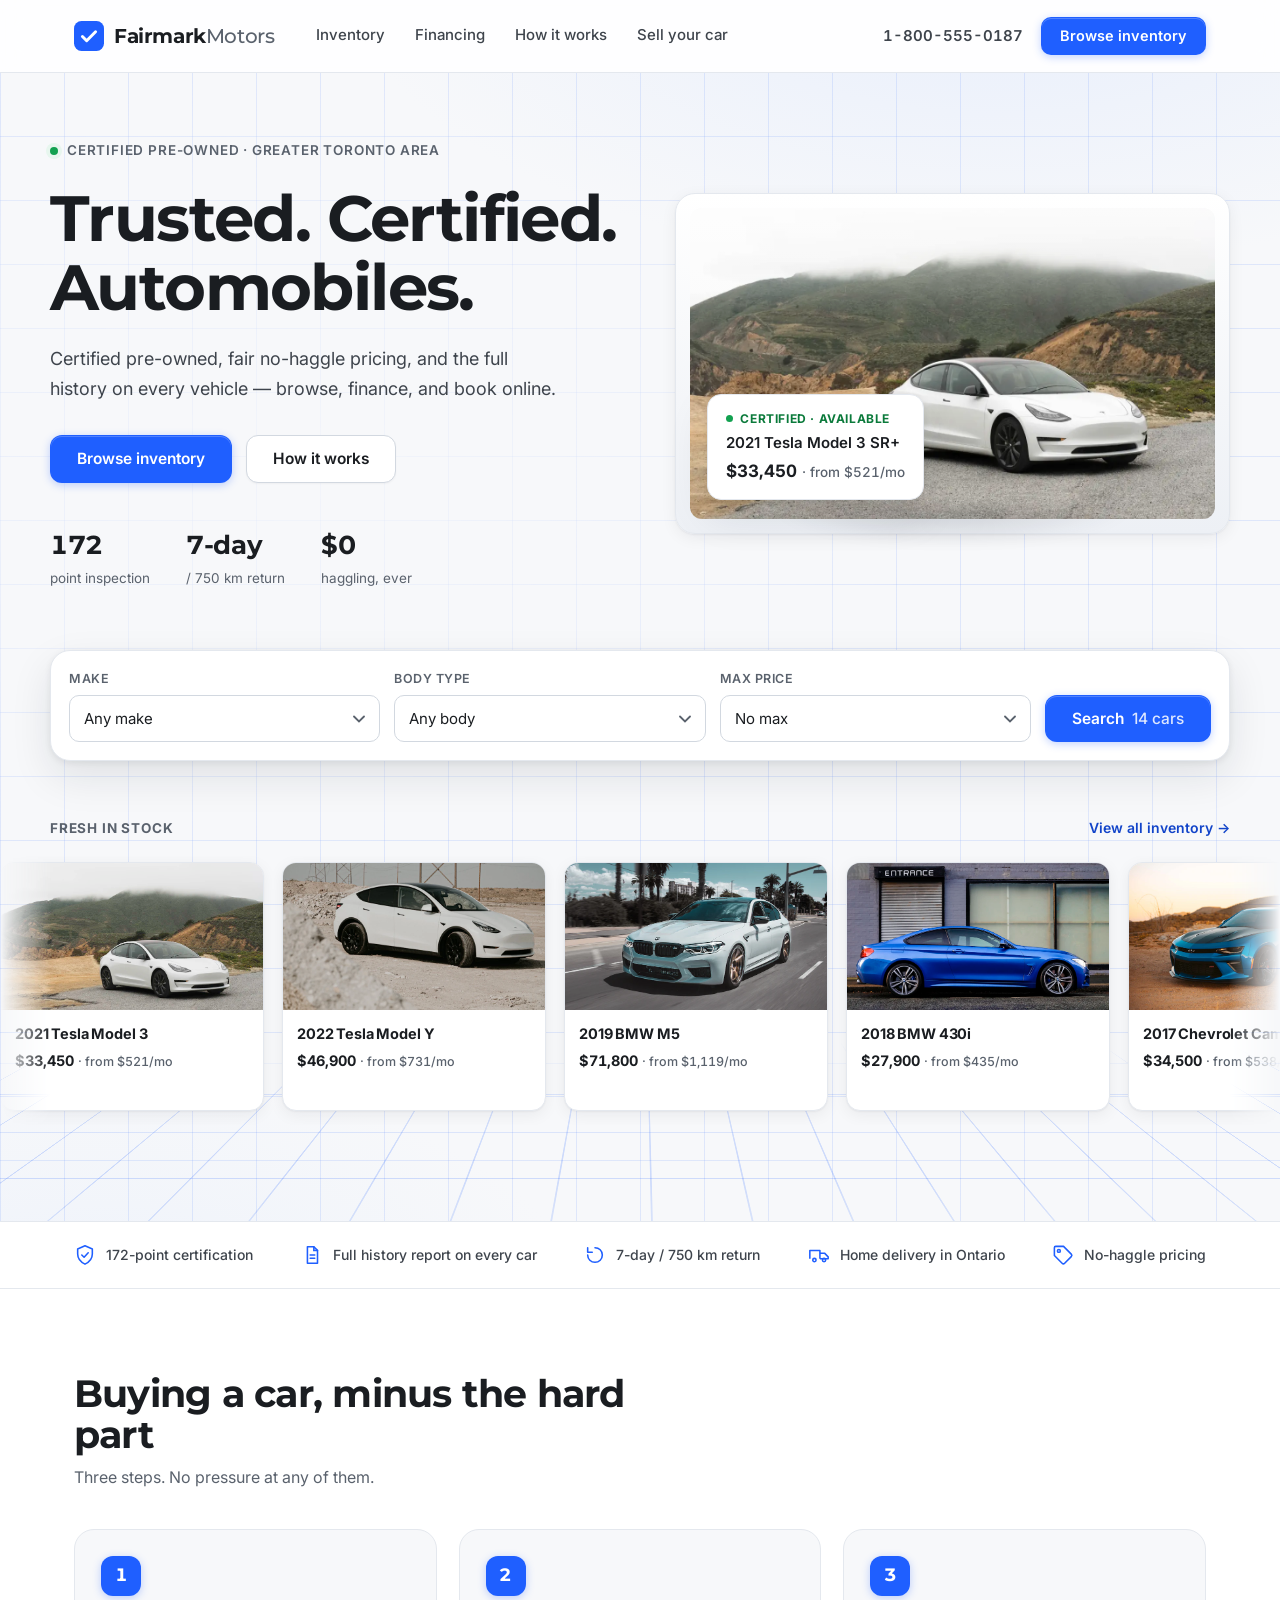
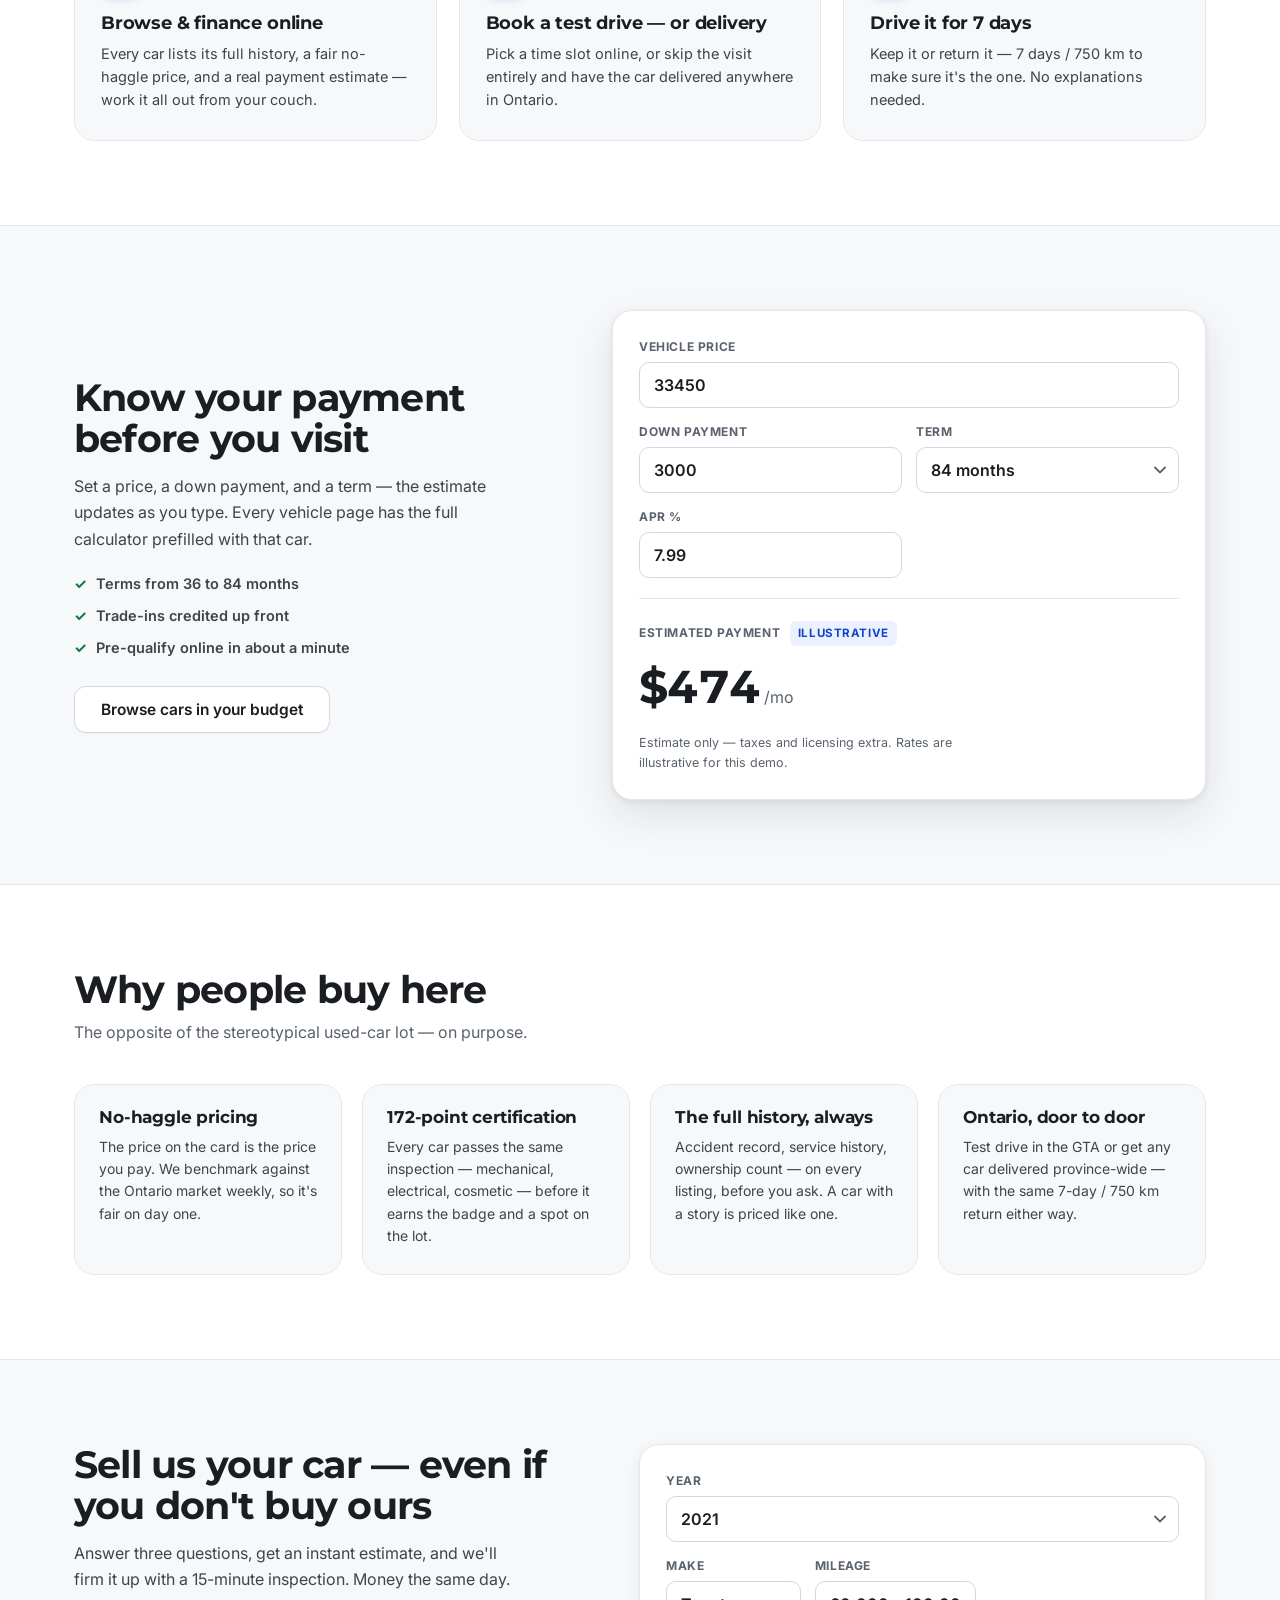
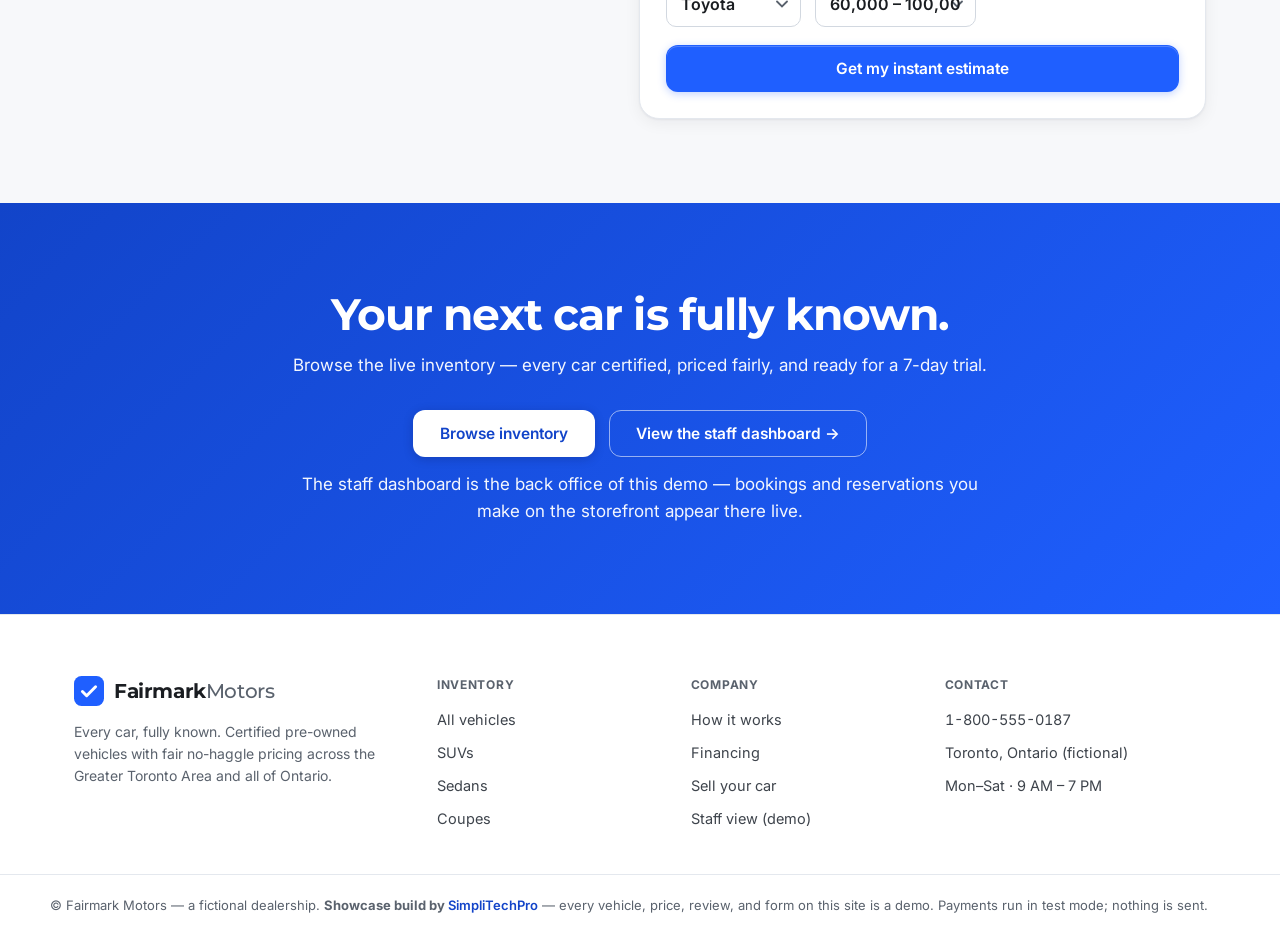
==== index.html @ c6cd8c8c "Build: Fairmark Motors showcase #4 - storefront + staff dashboard (M1-M6) Certified Showroom light s" ====
<!DOCTYPE html>
<html lang="en-CA">
<head>
<meta charset="UTF-8">
<meta name="viewport" content="width=device-width, initial-scale=1.0">
<meta name="robots" content="noindex, nofollow">
<title>Fairmark Motors — Certified Pre-Owned Cars &amp; SUVs, Ontario | Every Car, Fully Known</title>
<meta name="description" content="Certified pre-owned cars and SUVs in Ontario. Fair no-haggle pricing, full history on every vehicle, financing built in — browse, finance, and book online.">
<link rel="preconnect" href="https://fonts.googleapis.com">
<link rel="preconnect" href="https://fonts.gstatic.com" crossorigin>
<link href="https://fonts.googleapis.com/css2?family=Montserrat:wght@500;600;700;800&family=Inter:wght@400;500;600;700&display=swap" rel="stylesheet">
<link rel="stylesheet" href="css/style.css?v=9">
<link rel="icon" type="image/svg+xml" href='data:image/svg+xml,<svg xmlns="http://www.w3.org/2000/svg" viewBox="0 0 32 32"><rect width="32" height="32" rx="8" fill="%231F5FFF"/><path d="M9 16.5l4.5 4.5L23 11.5" fill="none" stroke="white" stroke-width="3.2" stroke-linecap="round" stroke-linejoin="round"/></svg>'>
</head>
<body>

<!-- ============ NAV ============ -->
<header class="nav" id="top">
  <div class="nav-inner">
    <a class="brand" href="index.html" aria-label="Fairmark Motors home">
      <span class="brand-mark" aria-hidden="true">
        <svg viewBox="0 0 32 32" width="30" height="30"><rect width="32" height="32" rx="8" fill="var(--cobalt)"/><path d="M9 16.5l4.5 4.5L23 11.5" fill="none" stroke="#fff" stroke-width="3.2" stroke-linecap="round" stroke-linejoin="round"/></svg>
      </span>
      <span class="brand-word">Fairmark<em>Motors</em></span>
    </a>
    <nav class="nav-links" aria-label="Primary">
      <a href="shop.html">Inventory</a>
      <a href="#financing">Financing</a>
      <a href="#how">How it works</a>
      <a href="#sell">Sell your car</a>
    </nav>
    <div class="nav-cta">
      <a class="nav-phone" href="tel:+18005550187">1-800-555-0187</a>
      <a class="btn btn-primary btn-sm" href="shop.html">Browse inventory</a>
    </div>
    <button class="nav-burger" id="navBurger" aria-label="Open menu" aria-expanded="false">
      <span></span><span></span><span></span>
    </button>
  </div>
  <div class="nav-drawer" id="navDrawer">
    <a href="shop.html">Inventory</a>
    <a href="#financing">Financing</a>
    <a href="#how">How it works</a>
    <a href="#sell">Sell your car</a>
    <a class="btn btn-primary" href="shop.html">Browse inventory</a>
  </div>
</header>

<!-- ============ HERO ============ -->
<section class="hero">
  <div class="hero-inner">
    <div class="hero-copy">
      <p class="eyebrow"><span class="dot" aria-hidden="true"></span>Certified pre-owned · Greater Toronto Area</p>
      <h1>Trusted. Certified.<br>Automobiles.</h1>
      <p class="hero-sub">Certified pre-owned, fair no-haggle pricing, and the full history on
        every vehicle — browse, finance, and book online.</p>
      <div class="hero-ctas">
        <a class="btn btn-primary" href="shop.html">Browse inventory</a>
        <a class="btn btn-ghost" href="#how">How it works</a>
      </div>
      <ul class="hero-proof" aria-label="Key assurances">
        <li><strong>172</strong><span>point inspection</span></li>
        <li><strong>7-day</strong><span>/ 750 km return</span></li>
        <li><strong>$0</strong><span>haggling, ever</span></li>
      </ul>
    </div>
    <div class="hero-visual" aria-hidden="true">
      <div class="hero-sweep">
        <img src="images/hero-car.webp" alt="" width="800" height="533" fetchpriority="high">
      </div>
      <div class="hero-chip">
        <span class="chip-status"><i></i>Certified · Available</span>
        <span class="chip-title">2021 Tesla Model 3 SR+</span>
        <span class="chip-price">$33,450 <em>· from $521/mo</em></span>
      </div>
    </div>
  </div>

  <!-- quick search card (wired to the shop page at M2) -->
  <form class="hero-search" action="shop.html" method="get" aria-label="Quick inventory search">
    <div class="hs-field">
      <label for="hsMake">Make</label>
      <select id="hsMake" name="make">
        <option value="">Any make</option>
        <option>Toyota</option><option>Honda</option><option>Mazda</option><option>Lexus</option>
        <option>Tesla</option><option>Ford</option><option>Hyundai</option><option>BMW</option>
      </select>
    </div>
    <div class="hs-field">
      <label for="hsBody">Body type</label>
      <select id="hsBody" name="body">
        <option value="">Any body</option>
        <option>SUV</option><option>Sedan</option><option>Truck</option><option>Hatchback</option>
      </select>
    </div>
    <div class="hs-field">
      <label for="hsBudget">Max price</label>
      <select id="hsBudget" name="max">
        <option value="">No max</option>
        <option value="25000">$25,000</option>
        <option value="35000">$35,000</option>
        <option value="45000">$45,000</option>
        <option value="60000">$60,000</option>
      </select>
    </div>
    <button class="btn btn-primary" type="submit">Search <span class="hs-count">14 cars</span></button>
  </form>

  <!-- scrolling inventory row -->
  <div class="home-row">
    <div class="hr-head">
      <span class="hr-title">Fresh in stock</span>
      <a class="hr-all" href="shop.html">View all inventory →</a>
    </div>
    <div class="hr-wrap" aria-label="Current inventory (scrolling)">
      <div class="hr-track" id="homeRow"></div>
    </div>
  </div>
</section>

<!-- ============ TRUST BAR ============ -->
<section class="trust" aria-label="Why buy from Fairmark">
  <div class="trust-inner">
    <div class="trust-item">
      <svg viewBox="0 0 24 24" aria-hidden="true"><path d="M12 2l8 3.5V11c0 5-3.4 8.8-8 11-4.6-2.2-8-6-8-11V5.5L12 2z" fill="none" stroke="currentColor" stroke-width="1.7" stroke-linejoin="round"/><path d="M8.5 12l2.5 2.5L15.5 9.5" fill="none" stroke="currentColor" stroke-width="1.7" stroke-linecap="round" stroke-linejoin="round"/></svg>
      <span>172-point certification</span>
    </div>
    <div class="trust-item">
      <svg viewBox="0 0 24 24" aria-hidden="true"><path d="M7 3h7l4 4v14H7z" fill="none" stroke="currentColor" stroke-width="1.7" stroke-linejoin="round"/><path d="M14 3v4h4M10 12h5M10 15.5h5" fill="none" stroke="currentColor" stroke-width="1.7" stroke-linecap="round"/></svg>
      <span>Full history report on every car</span>
    </div>
    <div class="trust-item">
      <svg viewBox="0 0 24 24" aria-hidden="true"><path d="M4 12a8 8 0 108-8" fill="none" stroke="currentColor" stroke-width="1.7" stroke-linecap="round"/><path d="M4 4v5h5" fill="none" stroke="currentColor" stroke-width="1.7" stroke-linecap="round" stroke-linejoin="round"/></svg>
      <span>7-day / 750 km return</span>
    </div>
    <div class="trust-item">
      <svg viewBox="0 0 24 24" aria-hidden="true"><path d="M2 16V7h11v9M13 10h5l4 4v2h-9" fill="none" stroke="currentColor" stroke-width="1.7" stroke-linejoin="round"/><circle cx="7" cy="17.5" r="1.8" fill="none" stroke="currentColor" stroke-width="1.7"/><circle cx="17.5" cy="17.5" r="1.8" fill="none" stroke="currentColor" stroke-width="1.7"/></svg>
      <span>Home delivery in Ontario</span>
    </div>
    <div class="trust-item">
      <svg viewBox="0 0 24 24" aria-hidden="true"><path d="M12.6 2.6L21 11a2 2 0 010 2.8L13.8 21a2 2 0 01-2.8 0L2.6 12.6V4a1.4 1.4 0 011.4-1.4h8.6z" fill="none" stroke="currentColor" stroke-width="1.7" stroke-linejoin="round"/><circle cx="7.5" cy="7.5" r="1.6" fill="none" stroke="currentColor" stroke-width="1.7"/></svg>
      <span>No-haggle pricing</span>
    </div>
  </div>
</section>

<!-- ============ HOW IT WORKS ============ -->
<section class="how" id="how">
  <div class="how-inner">
    <div class="sec-head">
      <h2>Buying a car, minus the hard part</h2>
      <p>Three steps. No pressure at any of them.</p>
    </div>
    <ol class="how-steps">
      <li class="how-step">
        <span class="how-n num" aria-hidden="true">1</span>
        <h3>Browse &amp; finance online</h3>
        <p>Every car lists its full history, a fair no-haggle price, and a real payment
          estimate — work it all out from your couch.</p>
      </li>
      <li class="how-step">
        <span class="how-n num" aria-hidden="true">2</span>
        <h3>Book a test drive — or delivery</h3>
        <p>Pick a time slot online, or skip the visit entirely and have the car
          delivered anywhere in Ontario.</p>
      </li>
      <li class="how-step">
        <span class="how-n num" aria-hidden="true">3</span>
        <h3>Drive it for 7 days</h3>
        <p>Keep it or return it — 7 days / 750&nbsp;km to make sure it's the one.
          No explanations needed.</p>
      </li>
    </ol>
  </div>
</section>

<!-- ============ FINANCING TEASER ============ -->
<section class="fin" id="financing">
  <div class="fin-inner">
    <div class="fin-copy">
      <h2>Know your payment before you visit</h2>
      <p>Set a price, a down payment, and a term — the estimate updates as you type.
        Every vehicle page has the full calculator prefilled with that car.</p>
      <ul class="fin-points">
        <li>Terms from 36 to 84 months</li>
        <li>Trade-ins credited up front</li>
        <li>Pre-qualify online in about a minute</li>
      </ul>
      <a class="btn btn-ghost" href="shop.html">Browse cars in your budget</a>
    </div>
    <form class="fin-calc" aria-label="Quick payment estimate">
      <div class="fin-fields">
        <label class="c-field"><span>Vehicle price</span>
          <input id="fcPrice" type="number" inputmode="numeric" value="33450" min="0" step="500"></label>
        <label class="c-field"><span>Down payment</span>
          <input id="fcDown" type="number" inputmode="numeric" value="3000" min="0" step="500"></label>
        <label class="c-field"><span>Term</span>
          <select id="fcTerm">
            <option value="36">36 months</option><option value="48">48 months</option>
            <option value="60">60 months</option><option value="72">72 months</option>
            <option value="84" selected>84 months</option>
          </select></label>
        <label class="c-field"><span>APR %</span>
          <input id="fcApr" type="number" inputmode="decimal" value="7.99" min="0" max="30" step="0.25"></label>
      </div>
      <div class="fin-out">
        <span class="co-label">Estimated payment <span class="calc-demo">Illustrative</span></span>
        <p class="co-monthly"><span class="num" id="fcMonthly">$521</span><em>/mo</em></p>
        <p class="fin-note">Estimate only — taxes and licensing extra. Rates are illustrative for this demo.</p>
      </div>
    </form>
  </div>
</section>

<!-- ============ WHY FAIRMARK ============ -->
<section class="why">
  <div class="why-inner">
    <div class="sec-head">
      <h2>Why people buy here</h2>
      <p>The opposite of the stereotypical used-car lot — on purpose.</p>
    </div>
    <div class="why-grid">
      <div class="why-card">
        <h3>No-haggle pricing</h3>
        <p>The price on the card is the price you pay. We benchmark against the
          Ontario market weekly, so it's fair on day one.</p>
      </div>
      <div class="why-card">
        <h3>172-point certification</h3>
        <p>Every car passes the same inspection — mechanical, electrical, cosmetic —
          before it earns the badge and a spot on the lot.</p>
      </div>
      <div class="why-card">
        <h3>The full history, always</h3>
        <p>Accident record, service history, ownership count — on every listing,
          before you ask. A car with a story is priced like one.</p>
      </div>
      <div class="why-card">
        <h3>Ontario, door to door</h3>
        <p>Test drive in the GTA or get any car delivered province-wide — with the
          same 7-day / 750&nbsp;km return either way.</p>
      </div>
    </div>
  </div>
</section>

<!-- ============ SELL / TRADE ============ -->
<section class="sell" id="sell">
  <div class="sell-inner">
    <div class="sell-copy">
      <h2>Sell us your car — even if you don't buy ours</h2>
      <p>Answer three questions, get an instant estimate, and we'll firm it up with a
        15-minute inspection. Money the same day.</p>
    </div>
    <form class="sell-widget" aria-label="Instant offer estimate (demo)">
      <div class="sell-fields">
        <label class="c-field"><span>Year</span>
          <select id="soYear"></select></label>
        <label class="c-field"><span>Make</span>
          <select id="soMake">
            <option>Toyota</option><option>Honda</option><option>Mazda</option><option>Hyundai</option>
            <option>Ford</option><option>Chevrolet</option><option>BMW</option><option>Mercedes-Benz</option>
            <option>Tesla</option><option>Other</option>
          </select></label>
        <label class="c-field"><span>Mileage</span>
          <select id="soKm">
            <option value="40000">Under 60,000 km</option>
            <option value="80000" selected>60,000 – 100,000 km</option>
            <option value="120000">100,000 – 140,000 km</option>
            <option value="170000">140,000 km +</option>
          </select></label>
      </div>
      <button class="btn btn-primary" type="submit" id="soGo">Get my instant estimate</button>
      <div class="sell-result" id="soResult" hidden>
        <span class="co-label">Illustrative offer range <span class="calc-demo">Demo</span></span>
        <p class="sell-range num" id="soRange">$14,200 – $16,100</p>
        <p class="fin-note">A real offer would follow a quick inspection. This demo estimate just landed
          in the <a href="admin.html">staff dashboard</a> as a lead.</p>
      </div>
    </form>
  </div>
</section>

<!-- ============ CLOSING CTA ============ -->
<section class="closing">
  <div class="closing-inner">
    <h2>Your next car is fully known.</h2>
    <p>Browse the live inventory — every car certified, priced fairly, and ready for a
      7-day trial.</p>
    <div class="closing-ctas">
      <a class="btn btn-primary" href="shop.html">Browse inventory</a>
      <a class="btn btn-ghost" href="admin.html">View the staff dashboard →</a>
    </div>
    <p class="closing-note">The staff dashboard is the back office of this demo — bookings and
      reservations you make on the storefront appear there live.</p>
  </div>
</section>

<!-- ============ FOOTER ============ -->
<footer class="footer">
  <div class="footer-inner">
    <div class="foot-brand">
      <a class="brand" href="index.html" aria-label="Fairmark Motors home">
        <span class="brand-mark" aria-hidden="true">
          <svg viewBox="0 0 32 32" width="30" height="30"><rect width="32" height="32" rx="8" fill="var(--cobalt)"/><path d="M9 16.5l4.5 4.5L23 11.5" fill="none" stroke="#fff" stroke-width="3.2" stroke-linecap="round" stroke-linejoin="round"/></svg>
        </span>
        <span class="brand-word">Fairmark<em>Motors</em></span>
      </a>
      <p>Every car, fully known. Certified pre-owned vehicles with fair no-haggle
        pricing across the Greater Toronto Area and all of Ontario.</p>
    </div>
    <nav class="foot-col" aria-label="Inventory">
      <strong>Inventory</strong>
      <a href="shop.html">All vehicles</a>
      <a href="shop.html?body=SUV">SUVs</a>
      <a href="shop.html?body=Sedan">Sedans</a>
      <a href="shop.html?body=Coupe">Coupes</a>
    </nav>
    <nav class="foot-col" aria-label="Company">
      <strong>Company</strong>
      <a href="#how">How it works</a>
      <a href="#financing">Financing</a>
      <a href="#sell">Sell your car</a>
      <a href="admin.html">Staff view (demo)</a>
    </nav>
    <div class="foot-col" aria-label="Contact">
      <strong>Contact</strong>
      <a href="tel:+18005550187" class="num">1-800-555-0187</a>
      <span>Toronto, Ontario (fictional)</span>
      <span>Mon–Sat · 9 AM – 7 PM</span>
    </div>
  </div>
  <div class="foot-legal">
    <p>© Fairmark Motors — a fictional dealership. <strong>Showcase build by
      <a href="https://simplitechpro.com" rel="noopener">SimpliTechPro</a></strong> — every vehicle,
      price, review, and form on this site is a demo. Payments run in test mode; nothing is sent.</p>
  </div>
</footer>

<script src="js/data.js?v=2"></script>
<script src="js/main.js?v=4"></script>
</body>
</html>
---- css/style.css ----
/* ==========================================================================
   Fairmark Motors — Certified Showroom design system
   Showcase Build #4 — SimpliTechPro portfolio demo (fictional dealership)
   ========================================================================== */

:root{
  /* palette — the only LIGHT demo in the set */
  --paper:      #F7F8FA;   /* porcelain canvas */
  --white:      #FFFFFF;
  --ink:        #1A1D21;   /* graphite */
  --ink-2:      #3E444C;   /* secondary text — 9.2:1 on paper */
  --ink-3:      #5A626D;   /* tertiary text — 5.6:1 on white */
  --line:       #E4E8EE;   /* hairlines */
  --line-2:     #D2D8E0;   /* stronger lines / input borders */

  --cobalt:     #1F5FFF;   /* primary accent — buttons, links */
  --cobalt-deep:#1244C9;   /* small cobalt text on white (6.9:1) + hover */
  --cobalt-tint:#EBF1FF;   /* washes, chips */

  --green:      #12A150;   /* certified / available state (badges w/ dark text or ≥3:1 UI) */
  --green-deep: #0B7A3B;   /* small green text on white (4.8:1) */
  --green-tint: #E7F6EE;

  /* type — Tesla-style geometric sans (Gotham substitute) */
  --font-head: "Montserrat", sans-serif;
  --font-ui:   "Inter", sans-serif;

  --radius: 14px;
  --radius-lg: 20px;
  --shadow-1: 0 1px 2px rgba(20,25,35,.05), 0 4px 16px rgba(20,25,35,.06);
  --shadow-2: 0 2px 6px rgba(20,25,35,.07), 0 16px 40px rgba(20,25,35,.10);
  --ease: cubic-bezier(.22,.61,.36,1);
  --maxw: 1180px;
}

*,*::before,*::after{ box-sizing:border-box; }
html{ scroll-behavior:smooth; }
body{
  margin:0;
  font-family:var(--font-ui);
  font-size:16px; line-height:1.6;
  color:var(--ink);
  background:var(--paper);
  -webkit-font-smoothing:antialiased;
}
h1,h2,h3,h4{ font-family:var(--font-head); line-height:1.08; margin:0; letter-spacing:-.015em; }
p{ margin:0; }
a{ color:var(--cobalt-deep); text-decoration:none; }
img{ max-width:100%; display:block; }
::selection{ background:var(--cobalt); color:#fff; }
:focus-visible{ outline:2px solid var(--cobalt); outline-offset:2px; border-radius:4px; }

/* numerals: prices, payments, tables all align */
.num, .chip-price, .hero-proof strong{
  font-variant-numeric: tabular-nums;
  font-feature-settings: "tnum";
}

/* ---------- buttons ---------- */
.btn{
  display:inline-flex; align-items:center; justify-content:center; gap:8px;
  font-family:var(--font-ui); font-weight:600; font-size:15.5px; line-height:1;
  padding:15px 26px; border-radius:12px; border:1px solid transparent;
  cursor:pointer; transition:transform .18s var(--ease), box-shadow .18s var(--ease),
    background .18s var(--ease), border-color .18s var(--ease);
  white-space:nowrap;
}
.btn-primary{
  background:var(--cobalt); color:#fff;
  box-shadow:inset 0 1px 0 rgba(255,255,255,.22), 0 2px 8px rgba(31,95,255,.28);
}
.btn-primary:hover{ background:var(--cobalt-deep); transform:translateY(-1px);
  box-shadow:inset 0 1px 0 rgba(255,255,255,.22), 0 6px 18px rgba(31,95,255,.32); }
.btn-ghost{
  background:var(--white); color:var(--ink); border-color:var(--line-2);
  box-shadow:0 1px 2px rgba(20,25,35,.04);
}
.btn-ghost:hover{ border-color:var(--ink-3); transform:translateY(-1px); }
.btn-sm{ padding:11px 18px; font-size:14.5px; border-radius:10px; }

/* ==========================================================================
   NAV
   ========================================================================== */
.nav{
  position:sticky; top:0; z-index:50;
  background:rgba(255,255,255,.86);
  backdrop-filter:blur(14px); -webkit-backdrop-filter:blur(14px);
  border-bottom:1px solid var(--line);
}
.nav-inner{
  max-width:var(--maxw); margin:0 auto; padding:0 24px;
  height:72px; display:flex; align-items:center; gap:32px;
}
.brand{ display:flex; align-items:center; gap:10px; }
.brand-mark svg{ display:block; }
.brand-word{
  font-family:var(--font-head); font-weight:700; font-size:20px; color:var(--ink);
  letter-spacing:-.02em;
}
.brand-word em{ font-style:normal; font-weight:500; color:var(--ink-3); }
.nav-links{ display:flex; gap:26px; margin-left:8px; }
.nav-links a{
  font-size:15px; font-weight:500; color:var(--ink-2); padding:6px 2px;
  border-bottom:2px solid transparent; transition:color .15s var(--ease);
}
.nav-links a:hover{ color:var(--ink); border-bottom-color:var(--cobalt); }
.nav-cta{ margin-left:auto; display:flex; align-items:center; gap:18px; }
.nav-phone{ font-size:15px; font-weight:600; color:var(--ink-2); font-variant-numeric:tabular-nums; }
.nav-phone:hover{ color:var(--cobalt-deep); }
.nav-burger{ display:none; }
.nav-drawer{ display:none; }

/* ==========================================================================
   HERO
   ========================================================================== */
.hero{
  position:relative;
  background:
    radial-gradient(1100px 520px at 78% -10%, #E7EEFC 0%, rgba(231,238,252,0) 60%),
    radial-gradient(900px 480px at 8% 110%, #EDF2FB 0%, rgba(237,242,251,0) 55%),
    var(--paper);
  padding:64px 24px 96px;
  overflow:hidden;
}
.hero::before{ /* full-height blueprint grid — dimmed behind the headline for readability */
  content:""; position:absolute; inset:0; pointer-events:none;
  background:
    linear-gradient(90deg, rgba(31,95,255,.11) 1.5px, transparent 1.5px),
    linear-gradient(0deg,  rgba(31,95,255,.11) 1.5px, transparent 1.5px);
  background-size:64px 64px;
  -webkit-mask-image:radial-gradient(760px 460px at 24% 34%, rgba(0,0,0,.18) 0%, rgba(0,0,0,.55) 55%, #000 85%);
          mask-image:radial-gradient(760px 460px at 24% 34%, rgba(0,0,0,.18) 0%, rgba(0,0,0,.55) 55%, #000 85%);
}
.hero::after{ /* showroom floor — perspective grid converging low */
  content:""; position:absolute; left:-35%; right:-35%; bottom:-4%; height:52%;
  pointer-events:none;
  background:
    linear-gradient(90deg, rgba(31,95,255,.20) 2px, transparent 2px),
    linear-gradient(0deg,  rgba(31,95,255,.20) 2px, transparent 2px);
  background-size:110px 110px;
  transform:perspective(600px) rotateX(48deg);
  transform-origin:50% 100%;
  -webkit-mask-image:linear-gradient(180deg, transparent 4%, rgba(0,0,0,.8) 42%, #000 70%, rgba(0,0,0,.5) 100%);
          mask-image:linear-gradient(180deg, transparent 4%, rgba(0,0,0,.8) 42%, #000 70%, rgba(0,0,0,.5) 100%);
}
.hero-visual::after{ /* showroom spotlight pooling under the display card */
  content:""; position:absolute; left:5%; right:5%; bottom:-26px; height:52px;
  background:radial-gradient(50% 100% at 50% 0%, rgba(20,25,35,.16) 0%, rgba(20,25,35,0) 72%);
  filter:blur(6px); pointer-events:none;
}
.hero-inner, .hero-search{ position:relative; z-index:1; }
.hero-inner{
  max-width:var(--maxw); margin:0 auto;
  display:grid; grid-template-columns: 1.02fr .98fr; gap:48px; align-items:center;
}
.eyebrow{
  display:inline-flex; align-items:center; gap:9px;
  font-size:13.5px; font-weight:600; letter-spacing:.06em; text-transform:uppercase;
  color:var(--ink-3); margin-bottom:22px;
}
.eyebrow .dot{
  width:8px; height:8px; border-radius:50%; background:var(--green);
  box-shadow:0 0 0 4px var(--green-tint);
}
.hero h1{
  font-size:clamp(40px, 5vw, 64px); font-weight:700; color:var(--ink);
  letter-spacing:-.025em;
}
.hero-sub{
  margin-top:22px; max-width:46ch;
  font-size:18px; line-height:1.65; color:var(--ink-2);
}
.hero-ctas{ display:flex; gap:14px; margin-top:32px; flex-wrap:wrap; }
.hero-proof{
  list-style:none; display:flex; gap:36px; padding:0; margin:42px 0 0;
}
.hero-proof li{ display:flex; flex-direction:column; gap:2px; }
.hero-proof strong{
  font-family:var(--font-head); font-size:26px; font-weight:700; color:var(--ink);
  letter-spacing:-.01em;
}
.hero-proof span{ font-size:13.5px; color:var(--ink-3); }

/* visual */
.hero-visual{ position:relative; }
.hero-sweep{
  position:relative;
  background:linear-gradient(180deg, #FFFFFF 0%, #EDF0F5 100%);
  border:1px solid var(--line);
  border-radius:var(--radius-lg);
  box-shadow:var(--shadow-1);
  padding:14px;
}
.hero-visual img{
  position:relative; width:100%; height:auto; aspect-ratio:16/9.5; object-fit:cover;
  object-position:92% 86%;
  border-radius:12px;
  filter:saturate(.9) contrast(1.03) brightness(1.04);
}
.hero-sweep::after{ /* soften the photo top into the card */
  content:""; position:absolute; inset:14px; border-radius:12px; pointer-events:none;
  background:linear-gradient(180deg, rgba(255,255,255,.55) 0%, rgba(255,255,255,0) 34%);
}
.hero-chip{
  position:absolute; left:32px; bottom:34px; z-index:2;
  background:var(--white); border:1px solid var(--line);
  border-radius:var(--radius); box-shadow:var(--shadow-2);
  padding:14px 18px; display:flex; flex-direction:column; gap:3px;
}
.chip-status{
  display:inline-flex; align-items:center; gap:7px;
  font-size:12px; font-weight:700; letter-spacing:.05em; text-transform:uppercase;
  color:var(--green-deep);
}
.chip-status i{
  width:7px; height:7px; border-radius:50%; background:var(--green); display:inline-block;
}
.chip-title{ font-weight:600; font-size:15px; color:var(--ink); }
.chip-price{ font-weight:700; font-size:17px; color:var(--ink); }
.chip-price em{ font-style:normal; font-weight:500; font-size:13.5px; color:var(--ink-3); }

/* quick search card */
.hero-search{
  max-width:var(--maxw); margin:60px auto 0;
  background:var(--white); border:1px solid var(--line);
  border-radius:var(--radius-lg); box-shadow:var(--shadow-2);
  padding:18px; display:grid;
  grid-template-columns: repeat(3, 1fr) auto; gap:14px; align-items:end;
}
.hs-field{ display:flex; flex-direction:column; gap:6px; }
.hs-field label{
  font-size:12.5px; font-weight:600; letter-spacing:.04em; text-transform:uppercase;
  color:var(--ink-3);
}
.hs-field select{
  font-family:var(--font-ui); font-size:15px; color:var(--ink);
  padding:13px 14px; border-radius:10px; border:1px solid var(--line-2);
  background:var(--white);
  appearance:none;
  background-image:url('data:image/svg+xml,<svg xmlns="http://www.w3.org/2000/svg" width="12" height="8" viewBox="0 0 12 8"><path d="M1 1.5l5 5 5-5" fill="none" stroke="%235A626D" stroke-width="1.8" stroke-linecap="round"/></svg>');
  background-repeat:no-repeat; background-position:right 14px center;
}
.hs-field select:hover{ border-color:var(--ink-3); }
.hero-search .btn{ height:47px; }
.hs-count{ font-weight:500; opacity:.85; }

/* ---------- scrolling inventory row (homepage) ---------- */
.home-row{ position:relative; z-index:1; margin-top:56px; }
.hr-head{
  max-width:var(--maxw); margin:0 auto 16px; padding:0;
  display:flex; align-items:baseline; justify-content:space-between;
}
.hr-title{
  font-size:13.5px; font-weight:700; letter-spacing:.06em; text-transform:uppercase;
  color:var(--ink-3);
}
.hr-all{ font-size:14px; font-weight:600; }
.hr-wrap{
  overflow:hidden; margin:0 -24px; padding:6px 0 14px;
  -webkit-mask-image:linear-gradient(90deg, transparent 0, #000 4%, #000 96%, transparent 100%);
          mask-image:linear-gradient(90deg, transparent 0, #000 4%, #000 96%, transparent 100%);
}
.hr-track{
  display:flex; width:max-content;
  animation:hr-scroll 70s linear infinite;
}
.hr-wrap:hover .hr-track{ animation-play-state:paused; }
@keyframes hr-scroll{ to{ transform:translateX(-50%); } }
.hr-card{
  flex:none; width:264px; margin-right:18px;
  background:var(--white); border:1px solid var(--line); border-radius:var(--radius);
  overflow:hidden; box-shadow:var(--shadow-1); color:var(--ink);
  transition:transform .2s var(--ease), box-shadow .2s var(--ease);
}
.hr-card:hover{ transform:translateY(-3px); box-shadow:var(--shadow-2); }
.hr-photo{ position:relative; aspect-ratio:16/9; background:#EEF1F6; }
.hr-photo img{ width:100%; height:100%; object-fit:cover; }
.hr-info{ padding:12px 14px 14px; }
.hr-name{ font-size:14.5px; font-weight:700; letter-spacing:-.01em; }
.hr-price{ font-size:14.5px; font-weight:700; margin-top:4px; }
.hr-price em{ font-style:normal; font-weight:500; font-size:12.5px; color:var(--ink-3); }
@media (prefers-reduced-motion: reduce){
  .hr-track{ animation:none; }
  .hr-wrap{ overflow-x:auto; }
}

/* ==========================================================================
   TRUST BAR
   ========================================================================== */
.trust{ background:var(--white); border-top:1px solid var(--line); border-bottom:1px solid var(--line); }
.trust-inner{
  max-width:var(--maxw); margin:0 auto; padding:22px 24px;
  display:flex; justify-content:space-between; gap:18px; flex-wrap:wrap;
}
.trust-item{
  display:flex; align-items:center; gap:10px;
  font-size:14px; font-weight:500; color:var(--ink-2);
}
.trust-item svg{ width:22px; height:22px; color:var(--cobalt); flex:none; }

/* ==========================================================================
   SHOP PAGE
   ========================================================================== */
.no-scroll{ overflow:hidden; }
.shop{ max-width:var(--maxw); margin:0 auto; padding:40px 24px 90px; }
.shop-head{
  display:flex; align-items:flex-end; justify-content:space-between; gap:20px;
  margin-bottom:26px; flex-wrap:wrap;
}
.shop-head h1{ font-size:clamp(30px, 3.4vw, 42px); font-weight:700; letter-spacing:-.02em; }
.shop-sub{ color:var(--ink-3); font-size:15px; margin-top:6px; }
.shop-tools{ display:flex; align-items:center; gap:12px; }
.shop-filter-toggle{ display:none; }
.sort-label{ font-size:13px; font-weight:600; color:var(--ink-3); text-transform:uppercase; letter-spacing:.04em; }
.sort-select{
  font-family:var(--font-ui); font-size:14.5px; color:var(--ink);
  padding:10px 34px 10px 12px; border-radius:10px; border:1px solid var(--line-2); background:var(--white);
  appearance:none;
  background-image:url('data:image/svg+xml,<svg xmlns="http://www.w3.org/2000/svg" width="12" height="8" viewBox="0 0 12 8"><path d="M1 1.5l5 5 5-5" fill="none" stroke="%235A626D" stroke-width="1.8" stroke-linecap="round"/></svg>');
  background-repeat:no-repeat; background-position:right 12px center;
}

.shop-body{ display:grid; grid-template-columns:264px 1fr; gap:32px; align-items:start; }

/* filter rail */
.filters{
  position:sticky; top:92px;
  background:var(--white); border:1px solid var(--line); border-radius:var(--radius-lg);
  box-shadow:var(--shadow-1); padding:20px;
}
.f-head{ display:flex; align-items:center; justify-content:space-between; margin-bottom:14px; }
.f-head strong{ font-size:15px; }
.f-clear{
  background:none; border:none; padding:4px; cursor:pointer;
  font-family:var(--font-ui); font-size:13px; font-weight:600; color:var(--cobalt-deep);
}
.f-clear:hover{ text-decoration:underline; }
.f-close{ display:none; }
.f-group{ padding:14px 0; border-top:1px solid var(--line); }
.f-label{
  display:block; font-size:12px; font-weight:700; letter-spacing:.05em; text-transform:uppercase;
  color:var(--ink-3); margin-bottom:9px;
}
.f-group input[type="search"]{
  width:100%; font-family:var(--font-ui); font-size:14.5px; color:var(--ink);
  padding:10px 12px; border-radius:10px; border:1px solid var(--line-2); background:var(--white);
}
.f-group select{
  width:100%; font-family:var(--font-ui); font-size:14.5px; color:var(--ink);
  padding:10px 12px; border-radius:10px; border:1px solid var(--line-2); background:var(--white);
  appearance:none;
  background-image:url('data:image/svg+xml,<svg xmlns="http://www.w3.org/2000/svg" width="12" height="8" viewBox="0 0 12 8"><path d="M1 1.5l5 5 5-5" fill="none" stroke="%235A626D" stroke-width="1.8" stroke-linecap="round"/></svg>');
  background-repeat:no-repeat; background-position:right 12px center;
}
.f-checks{ display:flex; flex-direction:column; gap:8px; }
.f-check{
  display:flex; align-items:center; gap:9px; font-size:14.5px; color:var(--ink-2); cursor:pointer;
}
.f-check input{ width:17px; height:17px; accent-color:var(--cobalt); cursor:pointer; }
.f-range{ display:flex; justify-content:space-between; font-size:13.5px; font-weight:600; color:var(--ink-2); margin-bottom:8px; }
.dual-range{ position:relative; height:28px; }
.dual-range input[type="range"]{
  position:absolute; left:0; right:0; top:50%; transform:translateY(-50%);
  width:100%; margin:0; background:none; pointer-events:none;
  -webkit-appearance:none; appearance:none; height:4px;
}
.dual-range input[type="range"]::-webkit-slider-runnable-track{ height:4px; background:transparent; }
.dual-range{ background:linear-gradient(var(--line-2), var(--line-2)) center/100% 4px no-repeat; border-radius:4px; }
.dual-range input[type="range"]::-webkit-slider-thumb{
  -webkit-appearance:none; appearance:none; pointer-events:auto;
  width:18px; height:18px; margin-top:-7px; border-radius:50%;
  background:var(--white); border:2.5px solid var(--cobalt);
  box-shadow:0 1px 4px rgba(20,25,35,.18); cursor:pointer;
}
.dual-range input[type="range"]::-moz-range-thumb{
  pointer-events:auto; width:15px; height:15px; border-radius:50%;
  background:var(--white); border:2.5px solid var(--cobalt);
  box-shadow:0 1px 4px rgba(20,25,35,.18); cursor:pointer;
}
.f-apply{ display:none; width:100%; margin-top:16px; }

/* results */
.results-count{ font-size:14.5px; color:var(--ink-3); margin-bottom:14px; }
.results-count strong{ color:var(--ink); font-weight:700; }
.veh-grid{
  display:grid; grid-template-columns:repeat(auto-fill, minmax(272px, 1fr)); gap:20px;
}
.v-card{
  display:block; background:var(--white); border:1px solid var(--line); border-radius:var(--radius-lg);
  overflow:hidden; box-shadow:var(--shadow-1); color:var(--ink);
  transition:transform .2s var(--ease), box-shadow .2s var(--ease), border-color .2s var(--ease);
}
.v-card:hover{ transform:translateY(-3px); box-shadow:var(--shadow-2); border-color:var(--line-2); }
.v-photo{ position:relative; aspect-ratio:16/10; background:#EEF1F6; }
.v-photo img{ width:100%; height:100%; object-fit:cover; }
.v-badge{
  position:absolute; top:12px; left:12px;
  display:inline-flex; align-items:center; gap:5px;
  background:var(--white); color:var(--green-deep);
  font-size:11.5px; font-weight:700; letter-spacing:.04em; text-transform:uppercase;
  padding:5px 9px; border-radius:8px; box-shadow:0 1px 4px rgba(20,25,35,.14);
}
.v-badge svg{ color:var(--green); }
.v-pill{
  position:absolute; top:12px; right:12px;
  font-size:11.5px; font-weight:700; letter-spacing:.04em; text-transform:uppercase;
  padding:5px 9px; border-radius:8px; color:#fff;
}
.v-pill--reserved{ background:var(--ink); }
.v-pill--sold{ background:#B42318; }
.v-card.is-sold .v-photo img{ filter:grayscale(.85); opacity:.8; }
.v-info{ padding:16px 18px 18px; }
.v-title{ font-size:17px; font-weight:700; letter-spacing:-.01em; }
.v-trim{ font-size:13.5px; color:var(--ink-3); margin-top:2px; }
.v-price{ font-size:18px; font-weight:700; margin-top:10px; }
.v-price em{ font-style:normal; font-weight:500; font-size:13.5px; color:var(--ink-3); }
.v-specs{ font-size:13px; color:var(--ink-3); margin-top:6px; }

/* empty state */
.empty{
  text-align:center; padding:70px 20px; color:var(--ink-3);
  background:var(--white); border:1px dashed var(--line-2); border-radius:var(--radius-lg);
}
.empty h3{ margin-top:14px; color:var(--ink); font-size:19px; }
.empty p{ max-width:38ch; margin:8px auto 20px; font-size:14.5px; }

/* ==========================================================================
   VEHICLE DETAIL + FINANCING CALCULATOR
   ========================================================================== */
.veh{ max-width:var(--maxw); margin:0 auto; padding:28px 24px 90px; }
.crumbs{ margin-bottom:18px; }
.crumbs a{ font-size:14px; font-weight:600; color:var(--ink-3); }
.crumbs a:hover{ color:var(--cobalt-deep); }
.veh-loading{ text-align:center; padding:90px 20px; }
.veh-loading p{ color:var(--ink-3); margin:10px 0 24px; }

.veh-top{ display:grid; grid-template-columns:1.05fr .95fr; gap:36px; align-items:start; }
.veh-photo{
  position:relative; border-radius:var(--radius-lg); overflow:hidden;
  border:1px solid var(--line); box-shadow:var(--shadow-1); background:#EEF1F6;
  position:sticky; top:96px;
}
.veh-photo img{ width:100%; aspect-ratio:16/11; object-fit:cover; }
.veh-summary h1{ font-size:clamp(26px, 3vw, 36px); font-weight:700; letter-spacing:-.02em; }
.veh-trim{ color:var(--ink-3); font-size:15px; margin-top:4px; }
.veh-price{ font-size:28px; font-weight:700; margin-top:16px; }
.veh-price em{ font-style:normal; font-weight:500; font-size:16px; color:var(--ink-3); }
.veh-price-note{ font-size:12.5px; color:var(--ink-3); margin-top:2px; }
.veh-actions{ display:flex; gap:12px; margin-top:20px; flex-wrap:wrap; }
.veh-assure{
  list-style:none; display:flex; gap:8px 18px; flex-wrap:wrap; padding:0; margin:18px 0 0;
}
.veh-assure li{
  font-size:13px; font-weight:600; color:var(--green-deep);
  display:flex; align-items:center; gap:6px;
}
.veh-assure li::before{ content:"✓"; font-weight:700; }
.veh-specs{
  display:grid; grid-template-columns:repeat(2, 1fr); gap:1px;
  background:var(--line); border:1px solid var(--line); border-radius:var(--radius);
  overflow:hidden; margin-top:22px;
}
.spec{ background:var(--white); padding:12px 16px; display:flex; flex-direction:column; gap:2px; }
.spec-k{ font-size:11.5px; font-weight:700; letter-spacing:.05em; text-transform:uppercase; color:var(--ink-3); }
.spec-v{ font-size:14.5px; font-weight:600; color:var(--ink); }
.veh-features{
  list-style:none; display:flex; gap:8px; flex-wrap:wrap; padding:0; margin:18px 0 0;
}
.veh-features li{
  font-size:13px; font-weight:500; color:var(--ink-2);
  background:var(--white); border:1px solid var(--line-2); border-radius:999px;
  padding:6px 13px;
}

/* calculator */
.calc{
  margin-top:56px; background:var(--white); border:1px solid var(--line);
  border-radius:var(--radius-lg); box-shadow:var(--shadow-1); padding:34px;
}
.calc-head h2{ font-size:clamp(22px, 2.4vw, 28px); letter-spacing:-.02em; }
.calc-head p{ color:var(--ink-3); font-size:14.5px; margin-top:6px; }
.calc-demo{
  display:inline-block; margin-left:6px; font-size:11.5px; font-weight:700; letter-spacing:.05em;
  text-transform:uppercase; color:var(--cobalt-deep); background:var(--cobalt-tint);
  border-radius:6px; padding:3px 8px;
}
.calc-body{ display:grid; grid-template-columns:1fr 1.1fr; gap:40px; margin-top:26px; }
.calc-inputs{ display:grid; grid-template-columns:1fr 1fr; gap:16px; align-content:start; }
.c-field{ display:flex; flex-direction:column; gap:6px; }
.c-field:first-child{ grid-column:1 / -1; }
.c-field span{
  font-size:12px; font-weight:700; letter-spacing:.05em; text-transform:uppercase; color:var(--ink-3);
}
.c-field input, .c-field select{
  font-family:var(--font-ui); font-size:16px; font-weight:600; color:var(--ink);
  padding:12px 14px; border-radius:10px; border:1px solid var(--line-2); background:var(--white);
  width:100%;
}
.c-field select{
  appearance:none;
  background-image:url('data:image/svg+xml,<svg xmlns="http://www.w3.org/2000/svg" width="12" height="8" viewBox="0 0 12 8"><path d="M1 1.5l5 5 5-5" fill="none" stroke="%235A626D" stroke-width="1.8" stroke-linecap="round"/></svg>');
  background-repeat:no-repeat; background-position:right 12px center;
}
.c-field input:focus, .c-field select:focus{ border-color:var(--cobalt); outline:none; box-shadow:0 0 0 3px var(--cobalt-tint); }
.calc-out{
  background:var(--paper); border:1px solid var(--line); border-radius:var(--radius);
  padding:26px 28px;
}
.co-label{
  font-size:12px; font-weight:700; letter-spacing:.05em; text-transform:uppercase; color:var(--ink-3);
}
.co-monthly{ margin-top:4px; }
.co-monthly .num{
  font-family:var(--font-head); font-size:clamp(38px, 4vw, 52px); font-weight:700;
  letter-spacing:-.02em; color:var(--ink);
}
.co-monthly em{ font-style:normal; font-size:16px; color:var(--ink-3); margin-left:4px; }
.co-bar{
  display:flex; gap:2px; height:14px; margin-top:20px; border-radius:7px; overflow:hidden;
}
.co-seg{ height:100%; min-width:6px; transition:width .3s var(--ease); }
.co-seg--p{ background:var(--cobalt); border-radius:7px 0 0 7px; }
.co-seg--i{ background:#B45309; border-radius:0 7px 7px 0; }
.co-legend{ display:flex; gap:22px; flex-wrap:wrap; margin-top:12px; }
.co-key{ display:flex; align-items:center; gap:7px; font-size:13.5px; color:var(--ink-2); }
.co-key strong{ color:var(--ink); font-weight:700; }
.co-dot{ width:10px; height:10px; border-radius:3px; display:inline-block; }
.co-dot--p{ background:var(--cobalt); }
.co-dot--i{ background:#B45309; }
.co-rows{ margin-top:18px; border-top:1px solid var(--line); }
.co-row{
  display:flex; justify-content:space-between; padding:10px 0; font-size:14.5px;
  color:var(--ink-2); border-bottom:1px solid var(--line);
}
.co-row strong{ color:var(--ink); }

/* more from the showroom */
.more{ margin-top:56px; }
.more-head{ display:flex; align-items:baseline; justify-content:space-between; margin-bottom:18px; }
.more-head h2{ font-size:22px; letter-spacing:-.02em; }
.more-head a{ font-size:14px; font-weight:600; }

/* ==========================================================================
   WIZARD MODALS (demo flows)
   ========================================================================== */
.wz-overlay{
  position:fixed; inset:0; z-index:100; background:rgba(20,25,35,.46);
  display:flex; align-items:center; justify-content:center; padding:18px;
}
.wz{
  width:100%; max-width:480px; max-height:92vh; overflow-y:auto;
  background:var(--white); border-radius:var(--radius-lg); box-shadow:var(--shadow-2);
  display:flex; flex-direction:column;
}
.wz-top{
  display:flex; align-items:center; justify-content:space-between;
  padding:18px 22px; border-bottom:1px solid var(--line);
}
.wz-top strong{ font-family:var(--font-head); font-size:17px; letter-spacing:-.01em; }
.wz-x{
  background:none; border:none; font-size:26px; line-height:1; color:var(--ink-3);
  cursor:pointer; padding:2px 6px; border-radius:8px;
}
.wz-x:hover{ color:var(--ink); background:var(--paper); }
.wz-body{ padding:20px 22px 24px; }
.wz-body h3{ font-size:18px; margin:14px 0 12px; letter-spacing:-.01em; }
.wz-banner{
  margin-top:auto; padding:10px 22px; border-top:1px solid var(--line);
  background:var(--paper); font-size:11px; font-weight:700; letter-spacing:.06em;
  color:var(--ink-3); text-align:center; border-radius:0 0 var(--radius-lg) var(--radius-lg);
}
.wz-dots{ display:flex; gap:6px; margin-bottom:12px; }
.wz-dots i{ width:26px; height:4px; border-radius:2px; background:var(--line-2); }
.wz-dots i.on{ background:var(--cobalt); }
.wz-veh{
  display:flex; align-items:center; gap:12px;
  background:var(--paper); border:1px solid var(--line); border-radius:var(--radius);
  padding:10px 12px;
}
.wz-veh img{ width:74px; height:50px; object-fit:cover; border-radius:8px; }
.wz-veh strong{ display:block; font-size:14.5px; }
.wz-veh span{ font-size:13px; color:var(--ink-3); }
.wz-days{ display:flex; gap:8px; flex-wrap:wrap; }
.wz-times{ display:flex; gap:8px; flex-wrap:wrap; margin-top:12px; min-height:44px; }
.wz-hint{ font-size:13.5px; color:var(--ink-3); align-self:center; }
.slot{
  font-family:var(--font-ui); font-size:13.5px; font-weight:600; color:var(--ink-2);
  background:var(--white); border:1px solid var(--line-2); border-radius:10px;
  padding:9px 13px; cursor:pointer; transition:all .15s var(--ease);
}
.slot:hover:not([disabled]){ border-color:var(--cobalt); color:var(--cobalt-deep); }
.slot.sel{ background:var(--cobalt); border-color:var(--cobalt); color:#fff; }
.slot[disabled]{ opacity:.5; cursor:not-allowed; }
.slot em{ font-style:normal; font-size:11px; font-weight:700; text-transform:uppercase; margin-left:4px; }
.wz-next{ width:100%; margin-top:18px; }
.wz-fields{ display:flex; flex-direction:column; gap:12px; margin-top:4px; }
.wz-fields label{
  display:flex; flex-direction:column; gap:5px;
  font-size:12px; font-weight:700; letter-spacing:.05em; text-transform:uppercase; color:var(--ink-3);
}
.wz-fields input, .wz-fields select{
  font-family:var(--font-ui); font-size:15.5px; font-weight:500; color:var(--ink);
  padding:11px 13px; border-radius:10px; border:1px solid var(--line-2); background:var(--white);
}
.wz-fields input:focus, .wz-fields select:focus{
  border-color:var(--cobalt); outline:none; box-shadow:0 0 0 3px var(--cobalt-tint);
}
.wz-half{ display:grid; grid-template-columns:1fr 1fr; gap:12px; }
.wz-row{ display:flex; gap:10px; margin-top:18px; }
.wz-row .btn{ flex:1; }
.wz-err{ margin-top:12px; font-size:13.5px; font-weight:600; color:#B42318; }
.wz-fill{
  margin-top:10px; background:none; border:none; cursor:pointer; padding:2px;
  font-family:var(--font-ui); font-size:13px; font-weight:600; color:var(--cobalt-deep);
  text-decoration:underline;
}
.wz-test{
  display:inline-block; vertical-align:2px; font-size:10.5px; font-weight:800; letter-spacing:.07em;
  color:#92400E; background:#FEF3C7; border-radius:6px; padding:3px 7px;
}
.wz-qualify{
  text-align:center; background:var(--green-tint); border:1px solid #CDEBDA;
  border-radius:var(--radius); padding:18px; margin-bottom:14px;
}
.wz-amount{
  font-family:var(--font-head); font-size:38px; font-weight:700; letter-spacing:-.02em;
  color:var(--green-deep); margin-top:2px;
}
.wz-reserve{ margin-top:14px; font-size:14.5px; }
.wz-reserve p{ color:var(--ink-2); margin-top:4px; }
.wz-done{ text-align:center; padding:8px 0 4px; }
.wz-check{
  display:inline-flex; align-items:center; justify-content:center;
  width:60px; height:60px; border-radius:50%; background:var(--green-tint); color:var(--green-deep);
  margin-bottom:12px;
}
.wz-ref{ font-size:13.5px; font-weight:600; color:var(--ink-3); margin-top:4px; }
.wz-summary{
  margin:16px 0; border:1px solid var(--line); border-radius:var(--radius); text-align:left;
}
.wz-summary > div{
  display:flex; justify-content:space-between; gap:14px; padding:10px 14px;
  font-size:14px; border-bottom:1px solid var(--line);
}
.wz-summary > div:last-child{ border-bottom:none; }
.wz-summary span{ color:var(--ink-3); }
.wz-note{ font-size:13.5px; color:var(--ink-2); margin:12px 0 16px; }
.wz-done .btn{ width:100%; }
.wz-processing{ text-align:center; padding:46px 0; }
.wz-processing p{ margin-top:14px; color:var(--ink-2); font-weight:500; }
.wz-spin{
  display:inline-block; width:38px; height:38px; border-radius:50%;
  border:3.5px solid var(--line-2); border-top-color:var(--cobalt);
  animation:wz-rot .8s linear infinite;
}
@keyframes wz-rot{ to{ transform:rotate(360deg); } }
@media (prefers-reduced-motion: reduce){ .wz-spin{ animation-duration:2s; } }

/* toast */
.toast{
  position:fixed; left:50%; bottom:28px; transform:translate(-50%, 12px); z-index:120;
  background:var(--ink); color:#fff; font-size:14px; font-weight:500;
  padding:12px 20px; border-radius:12px; box-shadow:var(--shadow-2);
  opacity:0; transition:opacity .25s var(--ease), transform .25s var(--ease);
  max-width:88vw; text-align:center;
}
.toast.show{ opacity:1; transform:translate(-50%, 0); }

/* honesty footer (slim) */
.footer-lite{
  border-top:1px solid var(--line); background:var(--white);
  padding:26px 24px; text-align:center;
}
.footer-lite p{ max-width:640px; margin:0 auto; font-size:13.5px; color:var(--ink-3); }
.footer-lite a{ font-weight:600; }

/* ==========================================================================
   HOMEPAGE SECTIONS (M6)
   ========================================================================== */
.sec-head{ max-width:560px; margin-bottom:38px; }
.sec-head h2{ font-size:clamp(26px, 3vw, 38px); font-weight:700; letter-spacing:-.02em; }
.sec-head p{ color:var(--ink-3); font-size:16px; margin-top:10px; }

/* how it works */
.how{ background:var(--white); border-bottom:1px solid var(--line); }
.how-inner{ max-width:var(--maxw); margin:0 auto; padding:84px 24px; }
.how-steps{
  list-style:none; padding:0; margin:0;
  display:grid; grid-template-columns:repeat(3, 1fr); gap:22px;
  counter-reset:step;
}
.how-step{
  position:relative; background:var(--paper); border:1px solid var(--line);
  border-radius:var(--radius-lg); padding:26px 26px 28px;
}
.how-n{
  display:inline-flex; align-items:center; justify-content:center;
  width:40px; height:40px; border-radius:12px;
  background:var(--cobalt); color:#fff;
  font-family:var(--font-head); font-size:18px; font-weight:700;
  box-shadow:0 2px 8px rgba(31,95,255,.28);
}
.how-step h3{ font-size:18px; margin-top:18px; letter-spacing:-.01em; }
.how-step p{ font-size:14.5px; color:var(--ink-2); line-height:1.6; margin-top:9px; }

/* financing teaser */
.fin{ background:var(--paper); }
.fin-inner{
  max-width:var(--maxw); margin:0 auto; padding:84px 24px;
  display:grid; grid-template-columns:.9fr 1.1fr; gap:52px; align-items:center;
}
.fin-copy h2{ font-size:clamp(26px, 3vw, 38px); font-weight:700; letter-spacing:-.02em; }
.fin-copy > p{ color:var(--ink-2); font-size:16px; line-height:1.65; margin-top:14px; max-width:44ch; }
.fin-points{ list-style:none; padding:0; margin:20px 0 26px; display:flex; flex-direction:column; gap:9px; }
.fin-points li{
  font-size:14.5px; font-weight:600; color:var(--ink-2);
  display:flex; align-items:center; gap:9px;
}
.fin-points li::before{ content:"✓"; color:var(--green-deep); font-weight:700; }
.fin-calc{
  background:var(--white); border:1px solid var(--line); border-radius:var(--radius-lg);
  box-shadow:var(--shadow-2); padding:26px;
}
.fin-fields{ display:grid; grid-template-columns:1fr 1fr; gap:14px; }
.fin-out{
  margin-top:20px; padding-top:20px; border-top:1px solid var(--line);
}
.fin-out .co-monthly .num{ font-size:clamp(34px, 3.6vw, 46px); }
.fin-note{ font-size:12.5px; color:var(--ink-3); margin-top:10px; max-width:46ch; }

/* why fairmark */
.why{ background:var(--white); border-top:1px solid var(--line); border-bottom:1px solid var(--line); }
.why-inner{ max-width:var(--maxw); margin:0 auto; padding:84px 24px; }
.why-grid{ display:grid; grid-template-columns:repeat(4, 1fr); gap:20px; }
.why-card{
  background:var(--paper); border:1px solid var(--line); border-radius:var(--radius-lg);
  padding:24px 24px 26px;
}
.why-card h3{ font-size:16.5px; letter-spacing:-.01em; }
.why-card p{ font-size:14px; color:var(--ink-2); line-height:1.6; margin-top:9px; }

/* sell / trade */
.sell{ background:var(--paper); }
.sell-inner{
  max-width:var(--maxw); margin:0 auto; padding:84px 24px;
  display:grid; grid-template-columns:.95fr 1.05fr; gap:52px; align-items:start;
}
.sell-copy h2{ font-size:clamp(26px, 3vw, 38px); font-weight:700; letter-spacing:-.02em; }
.sell-copy p{ color:var(--ink-2); font-size:16px; line-height:1.65; margin-top:14px; max-width:44ch; }
.sell-widget{
  background:var(--white); border:1px solid var(--line); border-radius:var(--radius-lg);
  box-shadow:var(--shadow-1); padding:26px;
}
.sell-fields{ display:grid; grid-template-columns:1fr 1.2fr 1.4fr; gap:14px; margin-bottom:18px; }
.sell-widget .btn{ width:100%; }
.sell-result{ margin-top:20px; padding-top:20px; border-top:1px solid var(--line); }
.sell-result[hidden]{ display:none; }
.sell-range{
  font-family:var(--font-head); font-size:clamp(28px, 3vw, 38px); font-weight:700;
  letter-spacing:-.02em; margin-top:4px;
}

/* closing cta — confident cobalt block */
.closing{ background:linear-gradient(135deg, var(--cobalt-deep) 0%, var(--cobalt) 100%); }
.closing-inner{
  max-width:760px; margin:0 auto; padding:88px 24px; text-align:center; color:#fff;
}
.closing h2{ font-size:clamp(28px, 3.4vw, 44px); font-weight:700; letter-spacing:-.02em; color:#fff; }
.closing-inner > p{ font-size:17px; line-height:1.6; color:rgba(255,255,255,.95); margin-top:14px; } /* 4.73:1 on cobalt — AA */
.closing-ctas{ display:flex; gap:14px; justify-content:center; flex-wrap:wrap; margin-top:30px; }
.closing .btn-primary{
  background:#fff; color:var(--cobalt-deep);
  box-shadow:0 2px 10px rgba(10,25,80,.25);
}
.closing .btn-primary:hover{ background:#F0F4FF; }
.closing .btn-ghost{
  background:transparent; color:#fff; border-color:rgba(255,255,255,.55);
}
.closing .btn-ghost:hover{ border-color:#fff; background:rgba(255,255,255,.08); }
.closing-note{ font-size:13px; color:rgba(255,255,255,.95); margin-top:20px; } /* 4.73:1 on cobalt — AA */

/* full footer */
.footer{ background:var(--white); border-top:1px solid var(--line); }
.footer-inner{
  max-width:var(--maxw); margin:0 auto; padding:60px 24px 44px;
  display:grid; grid-template-columns:1.5fr 1fr 1fr 1.2fr; gap:36px;
}
.foot-brand p{ font-size:14px; color:var(--ink-3); line-height:1.6; margin-top:14px; max-width:34ch; }
.foot-col{ display:flex; flex-direction:column; gap:10px; }
.foot-col strong{
  font-size:12px; font-weight:700; letter-spacing:.06em; text-transform:uppercase;
  color:var(--ink-3); margin-bottom:4px;
}
.foot-col a, .foot-col span{ font-size:14.5px; color:var(--ink-2); }
.foot-col a:hover{ color:var(--cobalt-deep); }
.foot-legal{ border-top:1px solid var(--line); padding:20px 24px; }
.foot-legal p{
  max-width:var(--maxw); margin:0 auto; font-size:13px; color:var(--ink-3); line-height:1.6;
}
.foot-legal a{ font-weight:600; }

@media (max-width: 940px){
  .how-steps{ grid-template-columns:1fr; }
  .fin-inner, .sell-inner{ grid-template-columns:1fr; gap:34px; padding:64px 24px; }
  .why-grid{ grid-template-columns:1fr 1fr; }
  .how-inner, .why-inner{ padding:64px 24px; }
  .footer-inner{ grid-template-columns:1fr 1fr; gap:30px; }
}
@media (max-width: 560px){
  .why-grid{ grid-template-columns:1fr; }
  .sell-fields{ grid-template-columns:1fr; }
  .fin-fields{ grid-template-columns:1fr 1fr; }
  .footer-inner{ grid-template-columns:1fr; padding:48px 18px 36px; }
  .how-inner, .why-inner, .fin-inner, .sell-inner{ padding:56px 18px; }
  .closing-inner{ padding:68px 18px; }
}

/* ==========================================================================
   STAFF DASHBOARD (admin.html — demo back office)
   ========================================================================== */
.sr-only{
  position:absolute; width:1px; height:1px; padding:0; margin:-1px;
  overflow:hidden; clip:rect(0 0 0 0); white-space:nowrap; border:0;
}
.adm-body{ background:var(--paper); }
/* the hidden attribute must beat the display rules below */
.adm-login[hidden], .adm-app[hidden], .adm-panel[hidden]{ display:none; }
.adm-top{
  position:sticky; top:0; z-index:50;
  background:rgba(255,255,255,.9); backdrop-filter:blur(14px); -webkit-backdrop-filter:blur(14px);
  border-bottom:1px solid var(--line);
}
.adm-top-inner{
  max-width:1280px; margin:0 auto; padding:0 24px; height:64px;
  display:flex; align-items:center; gap:16px;
}
.adm-badge{
  font-size:11px; font-weight:800; letter-spacing:.07em; text-transform:uppercase;
  color:var(--cobalt-deep); background:var(--cobalt-tint);
  border-radius:6px; padding:4px 9px; white-space:nowrap;
}
.adm-top-right{ margin-left:auto; display:flex; align-items:center; gap:14px; }
.adm-back{ font-size:14px; font-weight:600; color:var(--ink-2); }
.adm-back:hover{ color:var(--cobalt-deep); }

/* login gate */
.adm-login{ min-height:calc(100vh - 210px); display:flex; align-items:center; justify-content:center; padding:48px 20px; }
.adm-login-card{
  width:100%; max-width:400px; background:var(--white); border:1px solid var(--line);
  border-radius:var(--radius-lg); box-shadow:var(--shadow-2); padding:32px 30px;
  display:flex; flex-direction:column; gap:14px;
}
.adm-login-card h1{ font-size:24px; letter-spacing:-.02em; }
.adm-login-sub{ font-size:14px; color:var(--ink-3); line-height:1.55; }
.adm-field{
  display:flex; flex-direction:column; gap:5px;
  font-size:12px; font-weight:700; letter-spacing:.05em; text-transform:uppercase; color:var(--ink-3);
}
.adm-field input{
  font-family:var(--font-ui); font-size:15.5px; font-weight:500; color:var(--ink);
  padding:12px 13px; border-radius:10px; border:1px solid var(--line-2); background:var(--white);
}
.adm-field input:focus{ border-color:var(--cobalt); outline:none; box-shadow:0 0 0 3px var(--cobalt-tint); }
.adm-login-card .wz-fill{ margin-top:2px; align-self:center; }

/* console layout */
.adm-app{
  max-width:1280px; margin:0 auto; padding:28px 24px 90px;
  display:grid; grid-template-columns:216px 1fr; gap:28px; align-items:start;
}
.adm-side{
  position:sticky; top:88px; display:flex; flex-direction:column; gap:4px;
  background:var(--white); border:1px solid var(--line); border-radius:var(--radius-lg);
  box-shadow:var(--shadow-1); padding:10px;
}
.adm-tab{
  display:flex; align-items:center; gap:10px; text-align:left;
  font-family:var(--font-ui); font-size:14.5px; font-weight:600; color:var(--ink-2);
  background:none; border:none; border-radius:10px; padding:11px 12px; cursor:pointer;
  transition:background .15s var(--ease), color .15s var(--ease);
}
.adm-tab svg{ width:19px; height:19px; flex:none; color:var(--ink-3); }
.adm-tab:hover{ background:var(--paper); color:var(--ink); }
.adm-tab.is-on{ background:var(--cobalt-tint); color:var(--cobalt-deep); }
.adm-tab.is-on svg{ color:var(--cobalt-deep); }
.adm-count{
  font-style:normal; margin-left:auto; font-size:12px; font-weight:700;
  color:var(--ink-3); background:var(--paper); border-radius:999px; padding:2px 8px;
  font-variant-numeric:tabular-nums;
}
.adm-tab.is-on .adm-count{ background:#fff; color:var(--cobalt-deep); }
.adm-tab--reset{ margin-top:8px; border-top:1px solid var(--line); border-radius:0 0 10px 10px; color:var(--ink-3); font-size:13.5px; }

.adm-main{ min-width:0; }
.adm-h1{ font-size:clamp(24px, 2.6vw, 32px); font-weight:700; letter-spacing:-.02em; }
.adm-sub{ color:var(--ink-3); font-size:14.5px; margin-top:5px; }
.adm-panel-head{
  display:flex; align-items:flex-end; justify-content:space-between; gap:16px; flex-wrap:wrap;
}

/* KPI tiles */
.kpis{ display:grid; grid-template-columns:repeat(4, 1fr); gap:16px; margin-top:22px; }
.kpi{
  background:var(--white); border:1px solid var(--line); border-radius:var(--radius);
  box-shadow:var(--shadow-1); padding:18px 20px; display:flex; flex-direction:column; gap:2px;
}
.kpi-label{ font-size:12px; font-weight:700; letter-spacing:.05em; text-transform:uppercase; color:var(--ink-3); }
.kpi-value{ font-family:var(--font-head); font-size:34px; font-weight:700; letter-spacing:-.02em; color:var(--ink); }
.kpi-sub{ font-size:13px; color:var(--ink-3); }

.adm-duo{ display:grid; grid-template-columns:1fr 1fr; gap:16px; margin-top:16px; }
.adm-card{
  background:var(--white); border:1px solid var(--line); border-radius:var(--radius);
  box-shadow:var(--shadow-1); padding:18px 20px;
}
.adm-card-head{
  display:flex; align-items:center; justify-content:space-between; gap:12px; margin-bottom:14px;
}
.adm-card-head strong{ font-size:15px; }
.adm-chip-lite, .adm-chip-live{
  font-size:11px; font-weight:700; letter-spacing:.05em; text-transform:uppercase;
  border-radius:6px; padding:3px 8px; white-space:nowrap;
}
.adm-chip-lite{ color:var(--ink-3); background:var(--paper); }
.adm-chip-live{ color:var(--cobalt-deep); background:var(--cobalt-tint); }
.adm-spark{ width:100%; height:auto; display:block; }
.adm-spark-lbl{ font:600 10px var(--font-ui); fill:var(--ink-3); }
.adm-spark-val{ font:700 11px var(--font-ui); fill:var(--ink); }
.adm-feed{ list-style:none; margin:0; padding:0; display:flex; flex-direction:column; }
.adm-feed li{
  font-size:14px; color:var(--ink-2); padding:10px 0; border-bottom:1px solid var(--line); line-height:1.5;
}
.adm-feed li:last-child{ border-bottom:none; }
.adm-feed-empty{ color:var(--ink-3); }

/* tables */
.adm-tablewrap{
  margin-top:20px; background:var(--white); border:1px solid var(--line);
  border-radius:var(--radius-lg); box-shadow:var(--shadow-1); overflow-x:auto;
}
.adm-table{ width:100%; border-collapse:collapse; min-width:680px; }
.adm-table th{
  font-size:11.5px; font-weight:700; letter-spacing:.05em; text-transform:uppercase;
  color:var(--ink-3); text-align:left; padding:13px 16px; border-bottom:1px solid var(--line);
  background:var(--paper); white-space:nowrap;
}
.adm-table th.num{ text-align:left; }
.adm-table td{
  font-size:14px; color:var(--ink-2); padding:12px 16px; border-bottom:1px solid var(--line);
  vertical-align:middle;
}
.adm-table tr:last-child td{ border-bottom:none; }
.adm-table td strong{ color:var(--ink); font-weight:600; }
.adm-row-live td{ background:#F4F8FF; }
.adm-veh{ display:flex; align-items:center; gap:12px; min-width:230px; }
.adm-veh img{ width:64px; height:42px; object-fit:cover; border-radius:8px; flex:none; background:#EEF1F6; }
.adm-veh span{ display:block; font-size:12.5px; color:var(--ink-3); }
.adm-actions-col{ width:1%; }
.adm-actions{ white-space:nowrap; text-align:right; }
.adm-act{
  font-family:var(--font-ui); font-size:13px; font-weight:600; color:var(--cobalt-deep);
  background:none; border:1px solid var(--line-2); border-radius:8px; padding:6px 11px;
  cursor:pointer; margin-left:6px; transition:all .15s var(--ease);
}
.adm-act:hover{ border-color:var(--cobalt); background:var(--cobalt-tint); }

/* status pills (state = status colors, labelled — never color-alone) */
.adm-pill{
  display:inline-block; font-size:11.5px; font-weight:700; letter-spacing:.04em;
  text-transform:uppercase; border-radius:999px; padding:4px 10px; white-space:nowrap;
}
.adm-pill--ok{ color:var(--green-deep); background:var(--green-tint); }
.adm-pill--hold{ color:#92400E; background:#FEF3C7; }
.adm-pill--sold{ color:#B42318; background:#FEECEA; }
.adm-pill--new{ color:var(--cobalt-deep); background:var(--cobalt-tint); }
.adm-pill--done{ color:var(--ink-2); background:var(--paper); border:1px solid var(--line); }
.adm-pill--type{ color:var(--ink-2); background:var(--paper); border:1px solid var(--line-2); }

/* demo banner */
.adm-banner{
  position:sticky; bottom:0; z-index:60;
  background:var(--ink); color:#fff; text-align:center;
  font-size:11px; font-weight:700; letter-spacing:.07em; padding:9px 16px;
}
.adm-footer{ border-top:none; }

@media (max-width: 560px){
  .adm-badge{ display:none; } /* the bottom demo banner still labels the page */
  .adm-top-inner{ gap:12px; padding:0 14px; }
  .adm-top .brand-word em{ display:none; } /* "Fairmark" alone on tiny screens */
  .adm-back{ white-space:nowrap; }
}
@media (max-width: 940px){
  .adm-app{ grid-template-columns:1fr; padding:20px 16px 80px; gap:18px; }
  .adm-side{
    position:static; flex-direction:row; overflow-x:auto; padding:8px;
  }
  .adm-tab{ flex:none; padding:10px 12px; }
  .adm-tab--reset{ margin-top:0; border-top:none; margin-left:auto; }
  .kpis{ grid-template-columns:repeat(2, 1fr); gap:12px; }
  .adm-duo{ grid-template-columns:1fr; }
  .kpi-value{ font-size:28px; }
}

/* ==========================================================================
   RESPONSIVE
   ========================================================================== */
@media (max-width: 1020px){
  .hero-inner{ grid-template-columns:1fr; gap:40px; }
  .hero-visual{ max-width:640px; }
  .hero-search{ grid-template-columns:1fr 1fr; }
  .hero-search .btn{ grid-column:1 / -1; }
  .nav-links{ display:none; }
  .nav-cta .nav-phone{ display:none; }
  .nav-burger{
    display:flex; flex-direction:column; justify-content:center; gap:5px;
    width:44px; height:44px; padding:10px; margin-left:6px;
    background:none; border:1px solid var(--line-2); border-radius:10px; cursor:pointer;
  }
  .nav-burger span{ height:2px; background:var(--ink); border-radius:2px; transition:all .2s var(--ease); }
  .nav-burger[aria-expanded="true"] span:nth-child(1){ transform:translateY(7px) rotate(45deg); }
  .nav-burger[aria-expanded="true"] span:nth-child(2){ opacity:0; }
  .nav-burger[aria-expanded="true"] span:nth-child(3){ transform:translateY(-7px) rotate(-45deg); }
  .nav-drawer{
    display:none; flex-direction:column; gap:4px;
    padding:12px 24px 20px; border-top:1px solid var(--line); background:var(--white);
  }
  .nav-drawer.open{ display:flex; }
  .nav-drawer a{ padding:12px 4px; font-size:16px; font-weight:500; color:var(--ink); border-bottom:1px solid var(--line); }
  .nav-drawer a.btn{ margin-top:12px; border-bottom:none; color:#fff; }
}
@media (max-width: 900px){
  .veh-top{ grid-template-columns:1fr; gap:26px; }
  .veh-photo{ position:relative; top:auto; }
  .calc{ padding:24px 20px; }
  .calc-body{ grid-template-columns:1fr; gap:26px; }
  .shop-body{ grid-template-columns:1fr; }
  .shop-filter-toggle{ display:inline-flex; }
  .filters{
    position:fixed; inset:0 auto 0 0; width:min(84vw, 340px); z-index:80;
    border-radius:0; overflow-y:auto; transform:translateX(-102%);
    transition:transform .28s var(--ease); top:0;
  }
  .filters.open{ transform:translateX(0); }
  .f-close{
    display:block; background:none; border:none; font-size:26px; line-height:1;
    color:var(--ink-3); cursor:pointer; padding:2px 6px;
  }
  .f-apply{ display:block; }
  .filters-overlay{
    position:fixed; inset:0; background:rgba(20,25,35,.4); z-index:70;
  }
}
@media (max-width: 640px){
  .nav-inner{ gap:14px; padding:0 16px; }
  .nav-cta .btn{ display:none; } /* the drawer carries Browse inventory */
  .hr-wrap{ margin:0 -18px; } /* match the hero's mobile padding */
  .hero{ padding:44px 18px 72px; }
  .hero-sub{ font-size:16.5px; }
  .hero-proof{ gap:24px; }
  .hero-proof strong{ font-size:22px; }
  .hero-search{ grid-template-columns:1fr; margin-top:44px; }
  .hero-chip{ left:4%; padding:11px 14px; }
  .chip-title{ font-size:13.5px; }
  .chip-price{ font-size:15px; }
  .trust-inner{ flex-direction:column; gap:14px; padding:20px 18px; }
  .btn{ padding:14px 22px; }
}
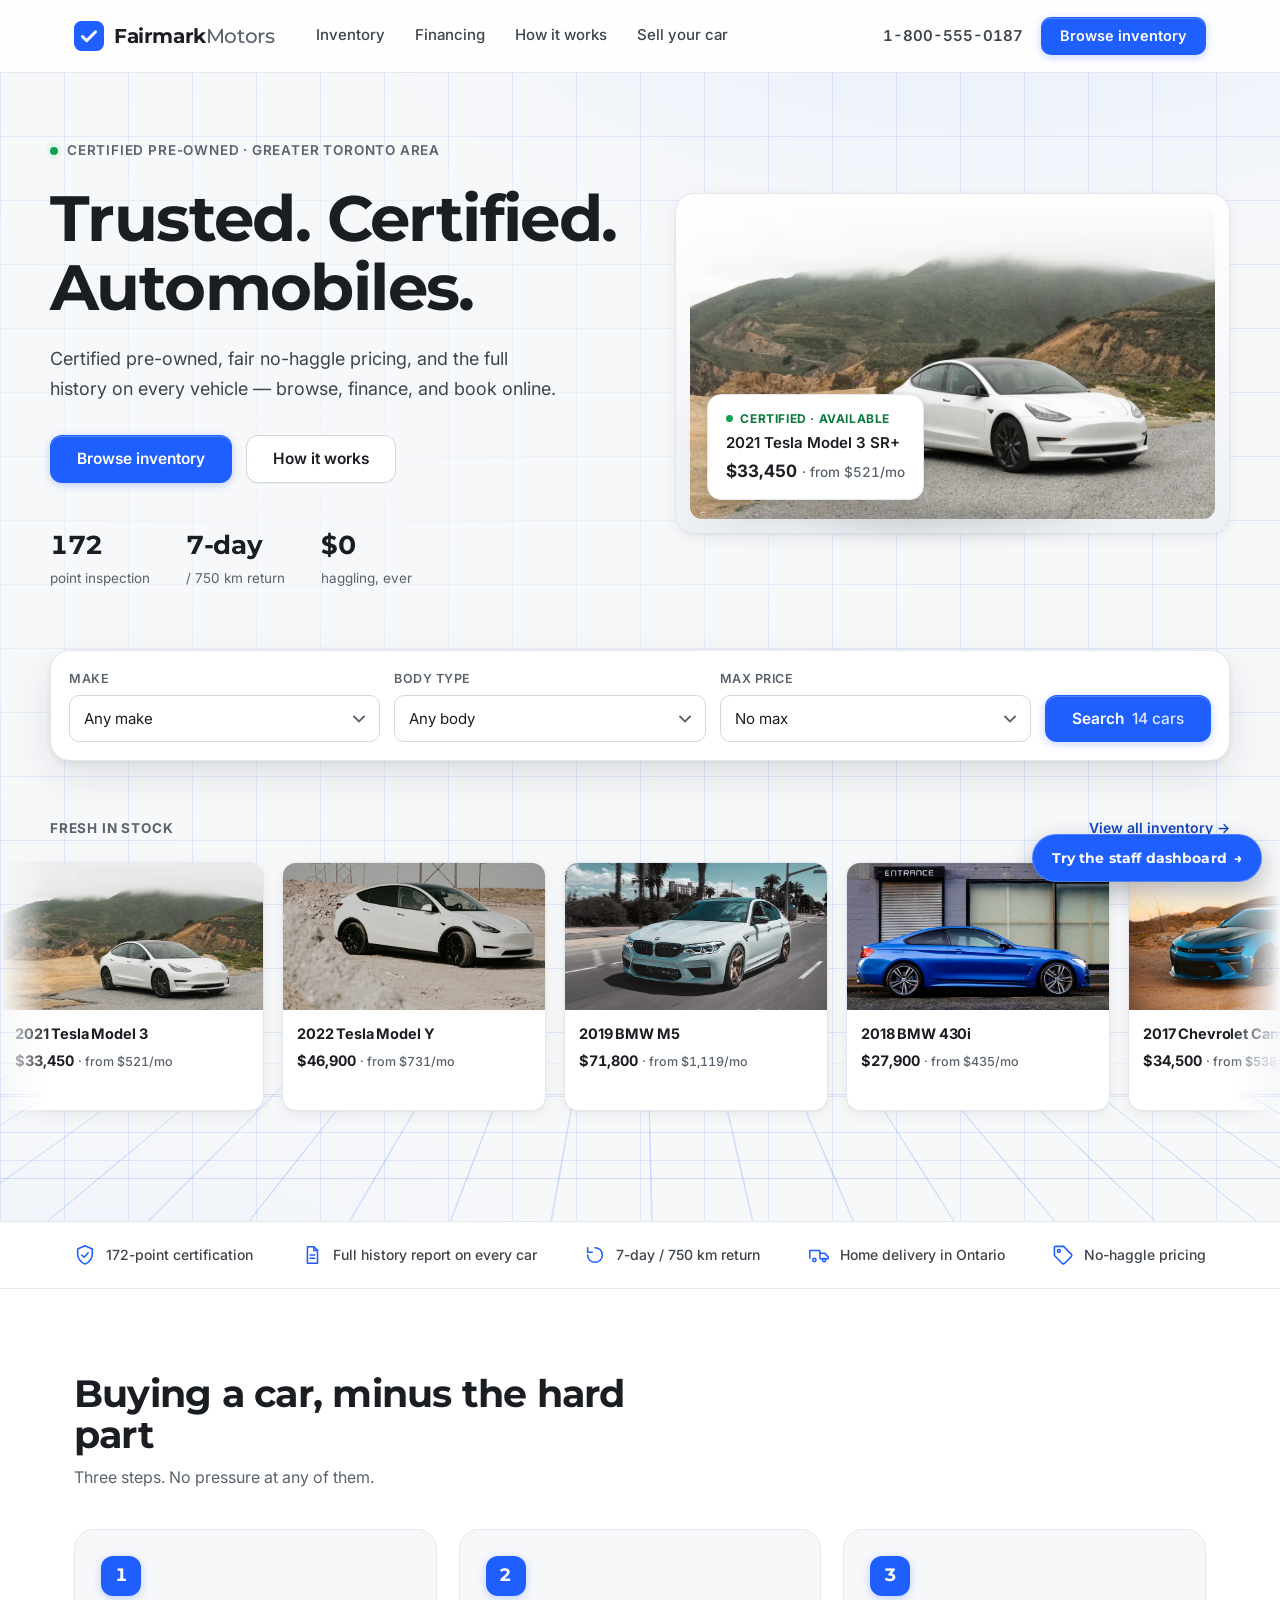
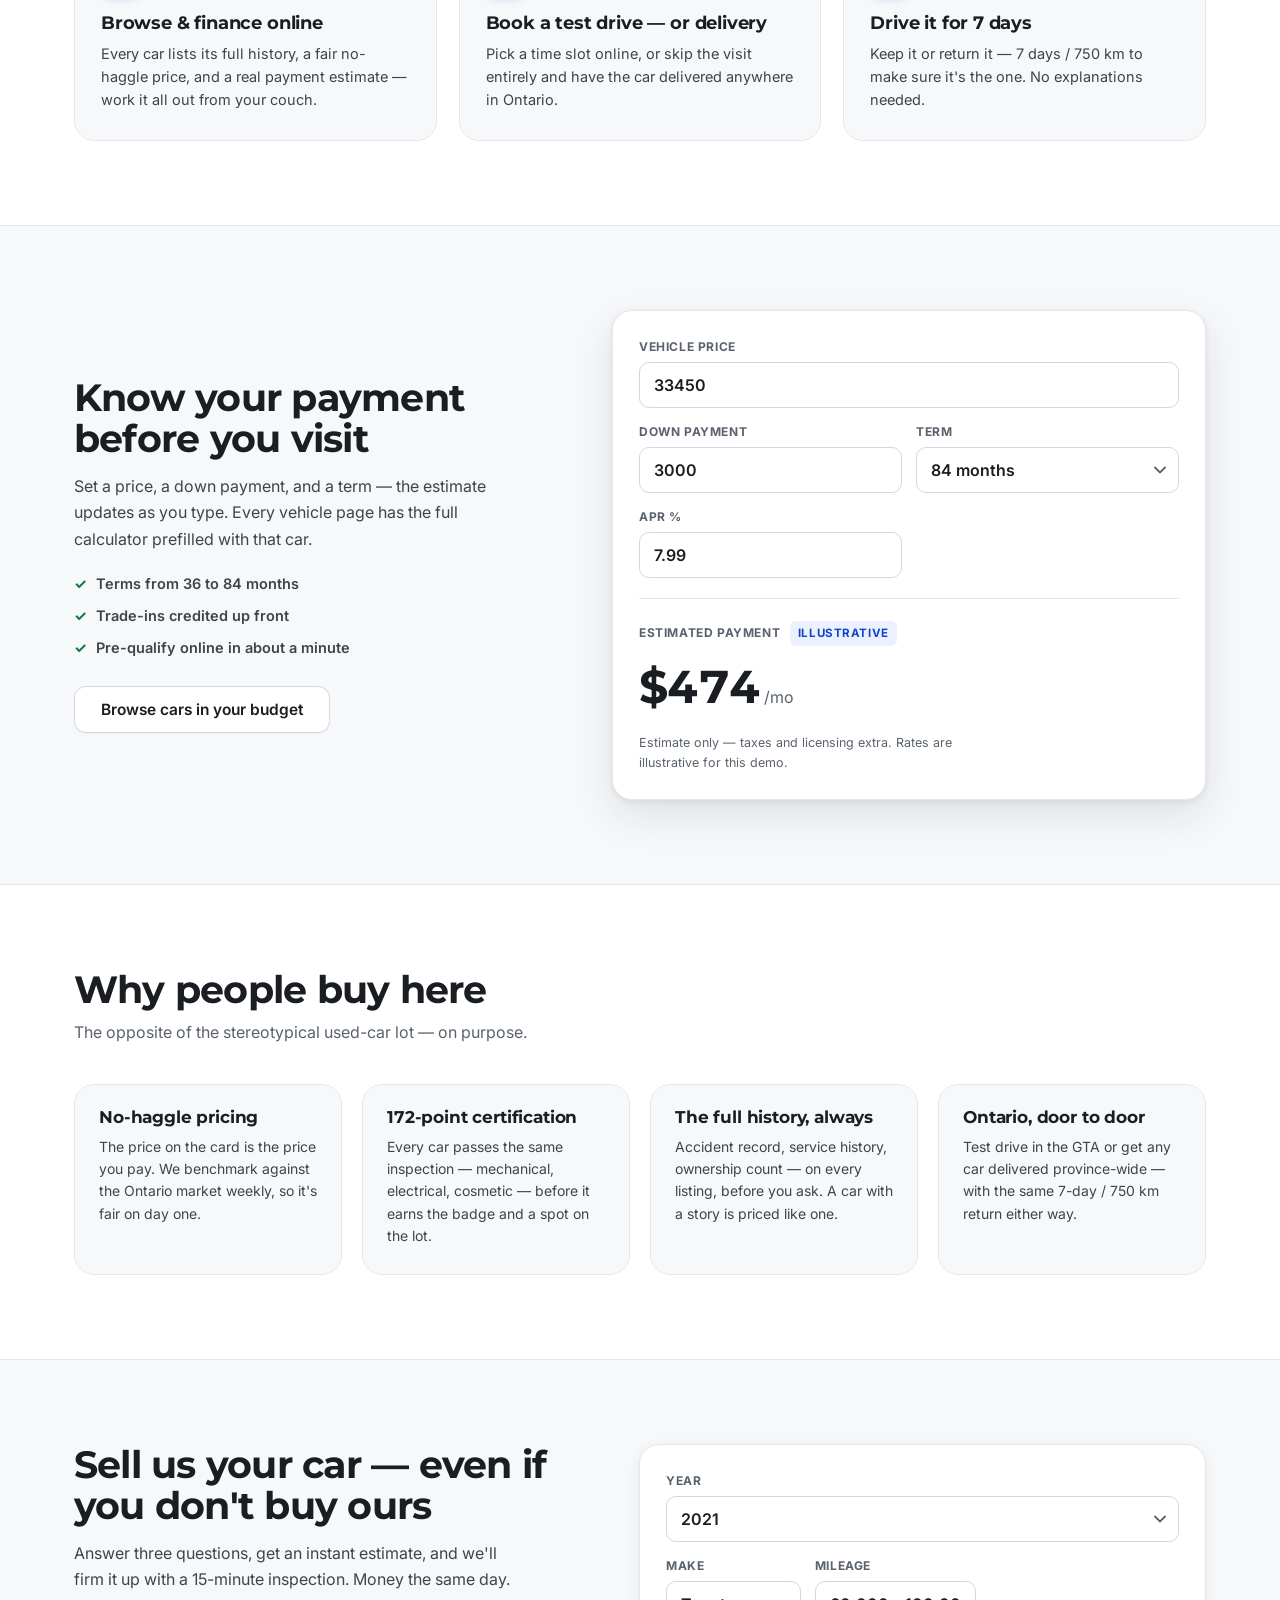
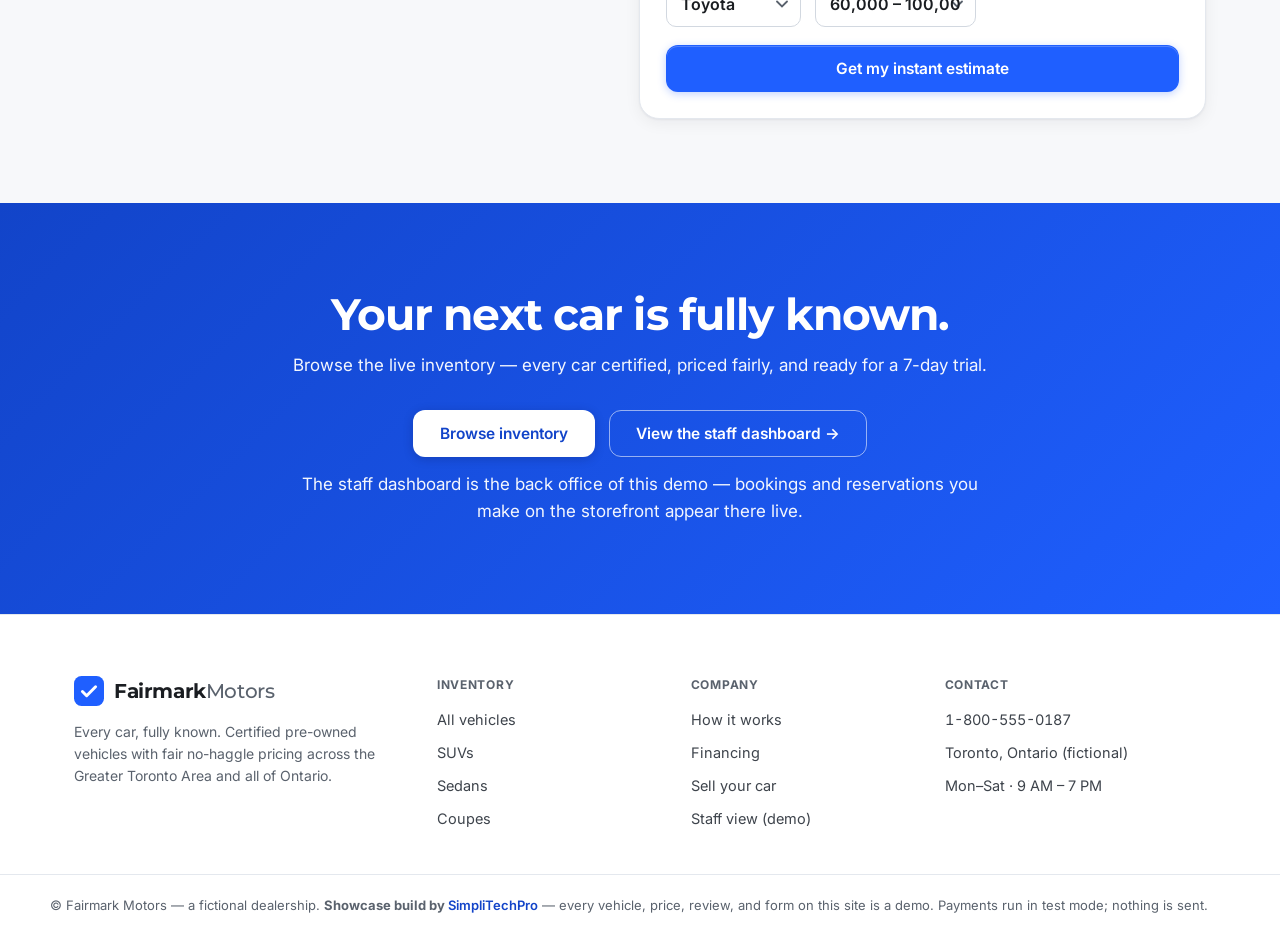
==== commit b2347596: "Feature: persistent admin-access pill on every storefront page + drawer staff link — per the 2026-07" ====
--- a/index.html
+++ b/index.html
@@ -9,7 +9,7 @@
 <link rel="preconnect" href="https://fonts.googleapis.com">
 <link rel="preconnect" href="https://fonts.gstatic.com" crossorigin>
 <link href="https://fonts.googleapis.com/css2?family=Montserrat:wght@500;600;700;800&family=Inter:wght@400;500;600;700&display=swap" rel="stylesheet">
-<link rel="stylesheet" href="css/style.css?v=9">
+<link rel="stylesheet" href="css/style.css?v=10">
 <link rel="icon" type="image/svg+xml" href='data:image/svg+xml,<svg xmlns="http://www.w3.org/2000/svg" viewBox="0 0 32 32"><rect width="32" height="32" rx="8" fill="%231F5FFF"/><path d="M9 16.5l4.5 4.5L23 11.5" fill="none" stroke="white" stroke-width="3.2" stroke-linecap="round" stroke-linejoin="round"/></svg>'>
 </head>
 <body>
@@ -42,6 +42,7 @@
     <a href="#financing">Financing</a>
     <a href="#how">How it works</a>
     <a href="#sell">Sell your car</a>
+    <a href="admin.html">Staff dashboard (demo)</a>
     <a class="btn btn-primary" href="shop.html">Browse inventory</a>
   </div>
 </header>
@@ -337,6 +338,8 @@
   </div>
 </footer>
 
+<a class="admin-pill" href="admin.html">Try the staff dashboard <span aria-hidden="true">→</span></a>
+
 <script src="js/data.js?v=2"></script>
 <script src="js/main.js?v=4"></script>
 </body>
--- a/css/style.css
+++ b/css/style.css
@@ -1066,3 +1066,26 @@
   .trust-inner{ flex-direction:column; gap:14px; padding:20px 18px; }
   .btn{ padding:14px 22px; }
 }
+
+/* ==========================================================================
+   ADMIN PILL — persistent floating entry to the staff dashboard (demo)
+   Sits below the filter drawer/overlay (70/80), wizard overlay (100), toast (120)
+   ========================================================================== */
+.admin-pill{
+  position:fixed; right:18px; bottom:18px; z-index:60;
+  display:inline-flex; align-items:center; gap:7px;
+  padding:12px 19px; border-radius:999px;
+  background:var(--cobalt); color:#fff;
+  font-family:'Montserrat', sans-serif;
+  font-size:14px; font-weight:700; letter-spacing:.01em;
+  border:1px solid rgba(255,255,255,.22);
+  box-shadow:0 10px 26px rgba(20,25,35,.30);
+  transition:background .18s var(--ease), transform .18s var(--ease), box-shadow .18s var(--ease);
+}
+.admin-pill:hover{
+  background:var(--cobalt-deep); transform:translateY(-2px);
+  box-shadow:0 14px 30px rgba(20,25,35,.34);
+}
+@media (max-width: 640px){
+  .admin-pill{ right:12px; bottom:12px; padding:10px 15px; font-size:13px; }
+}
